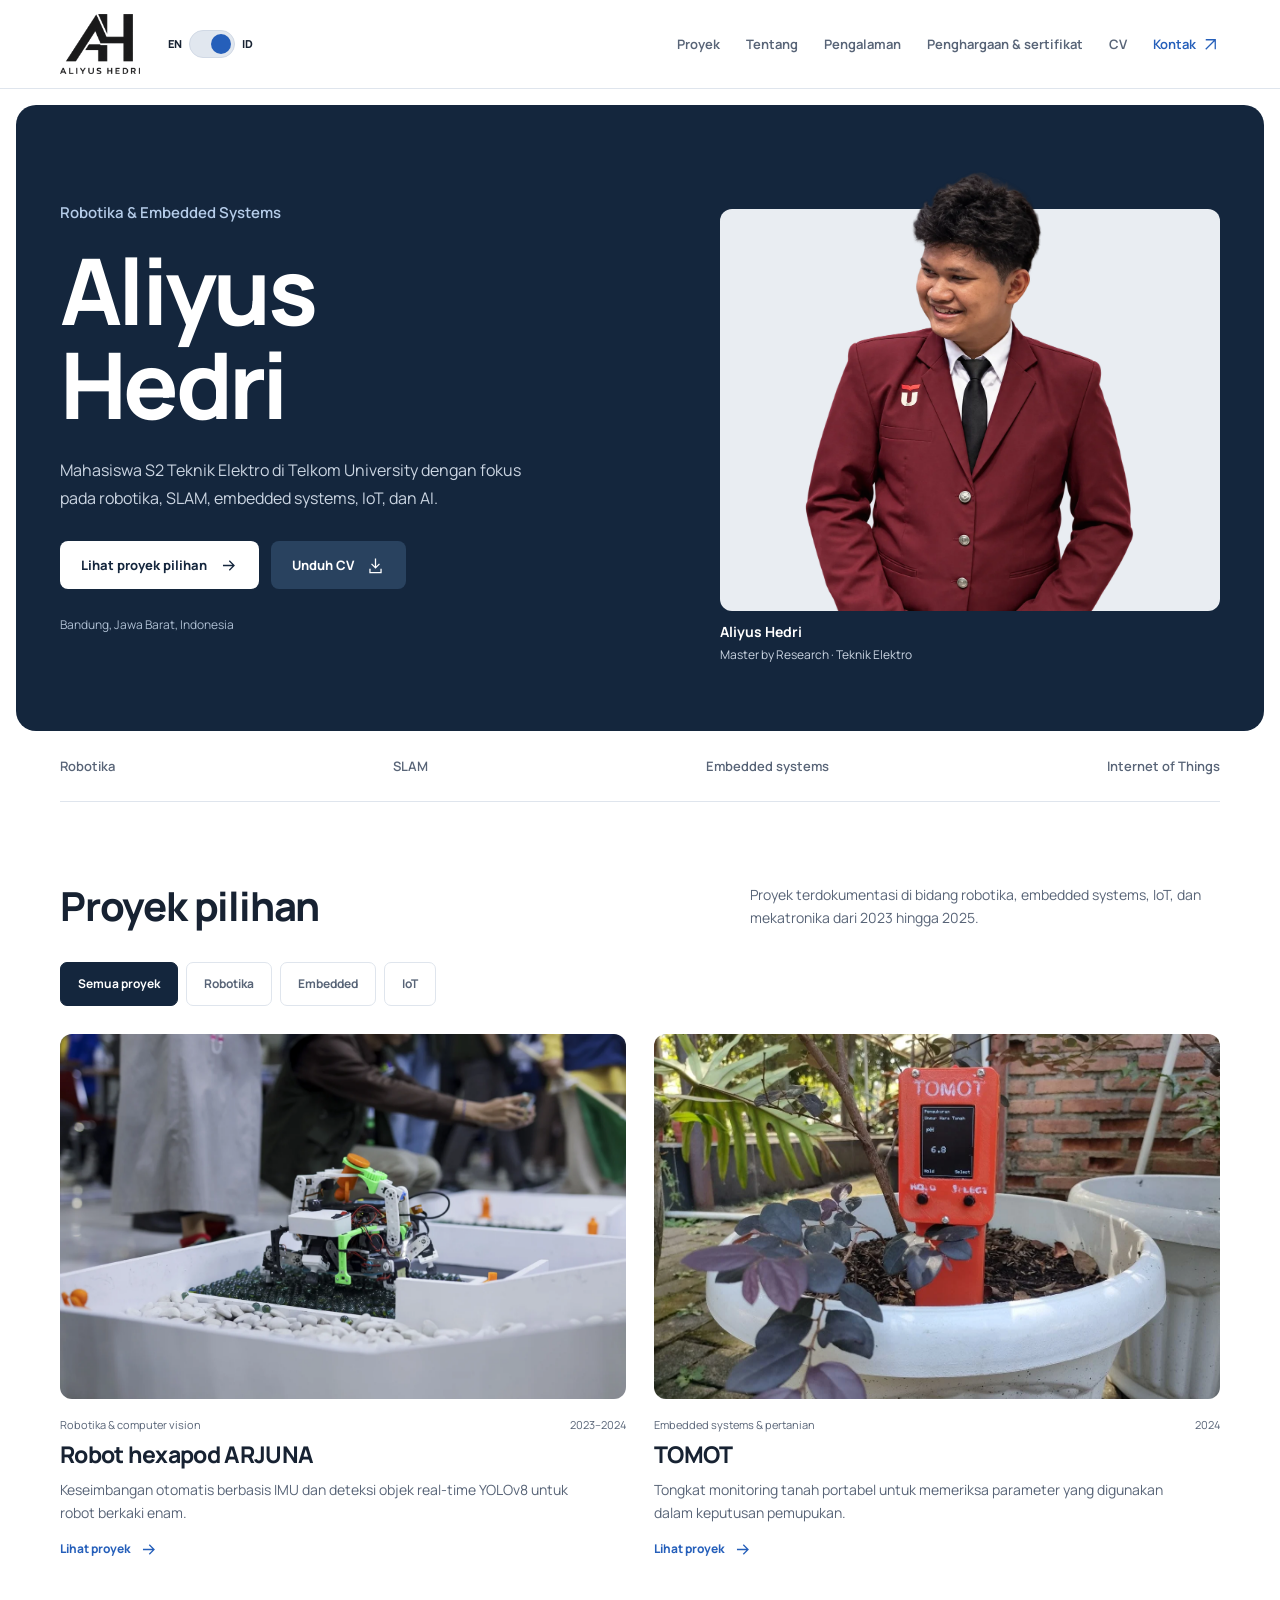
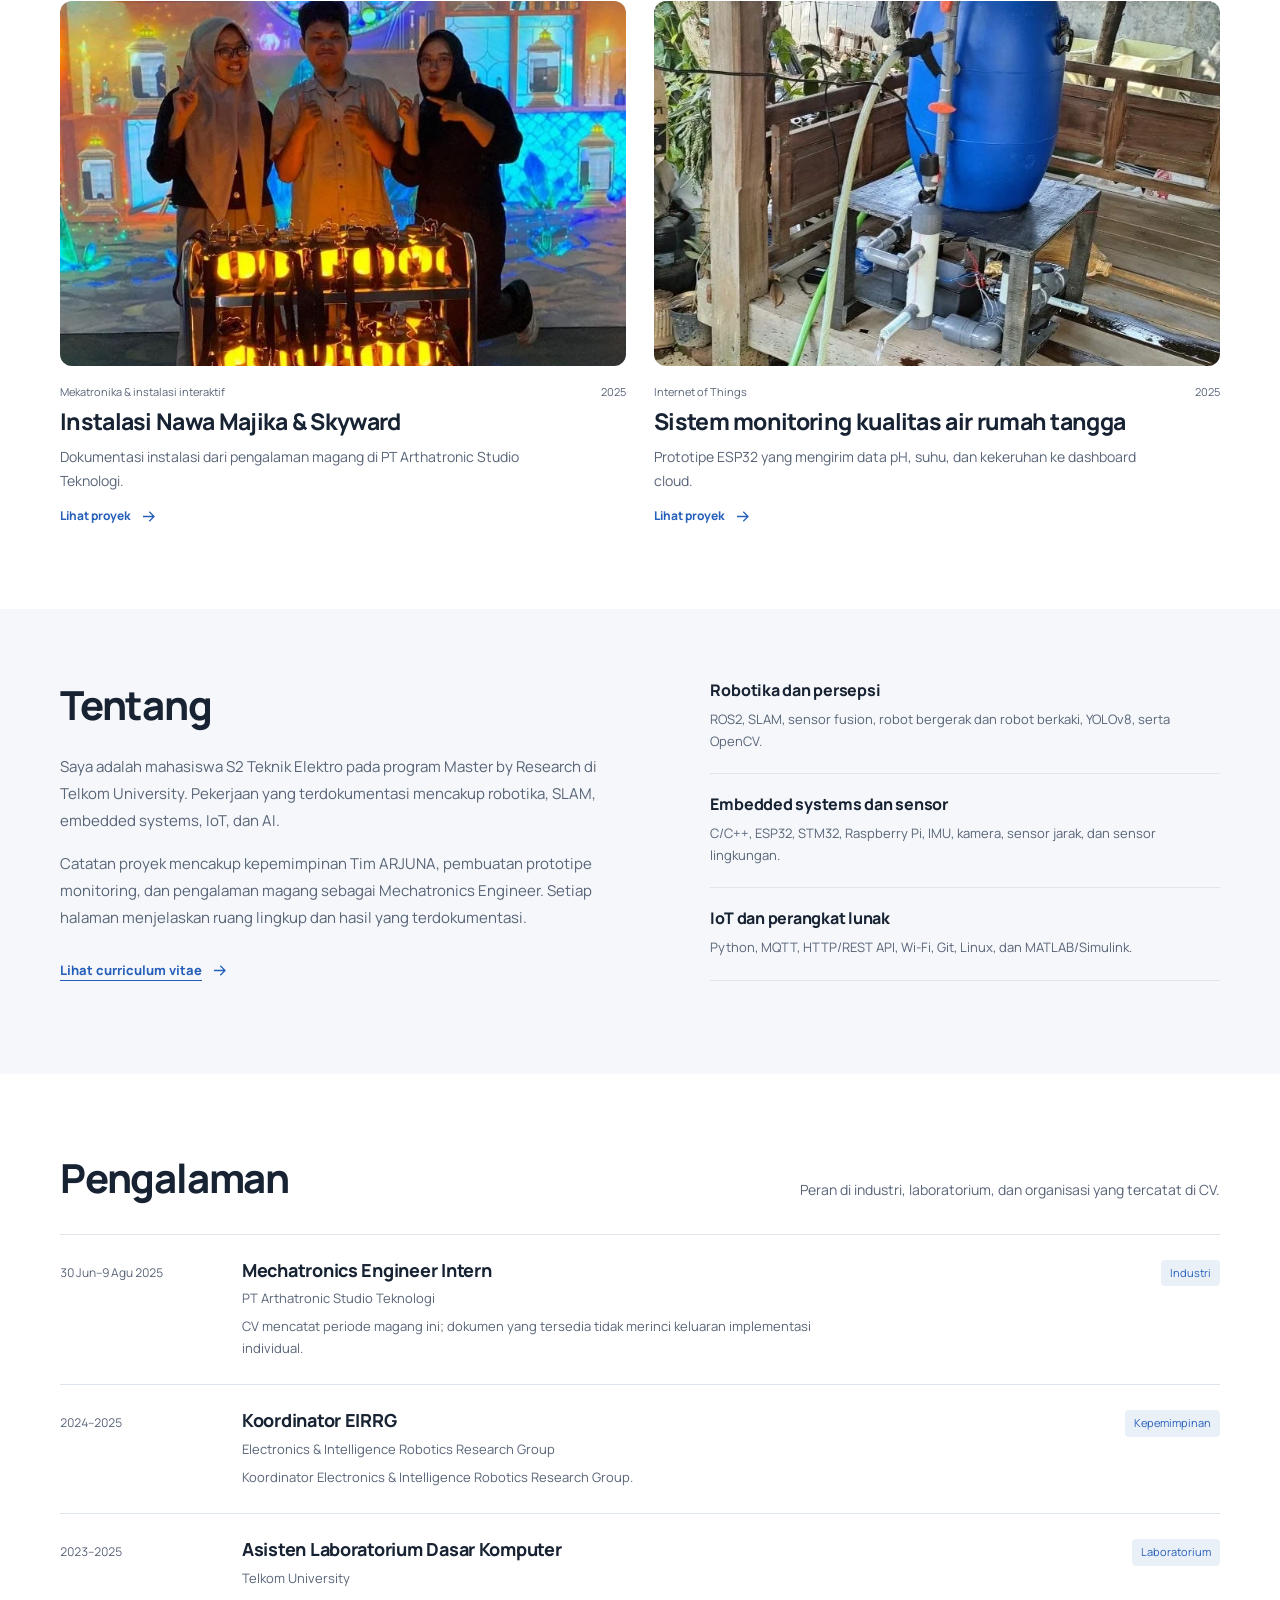
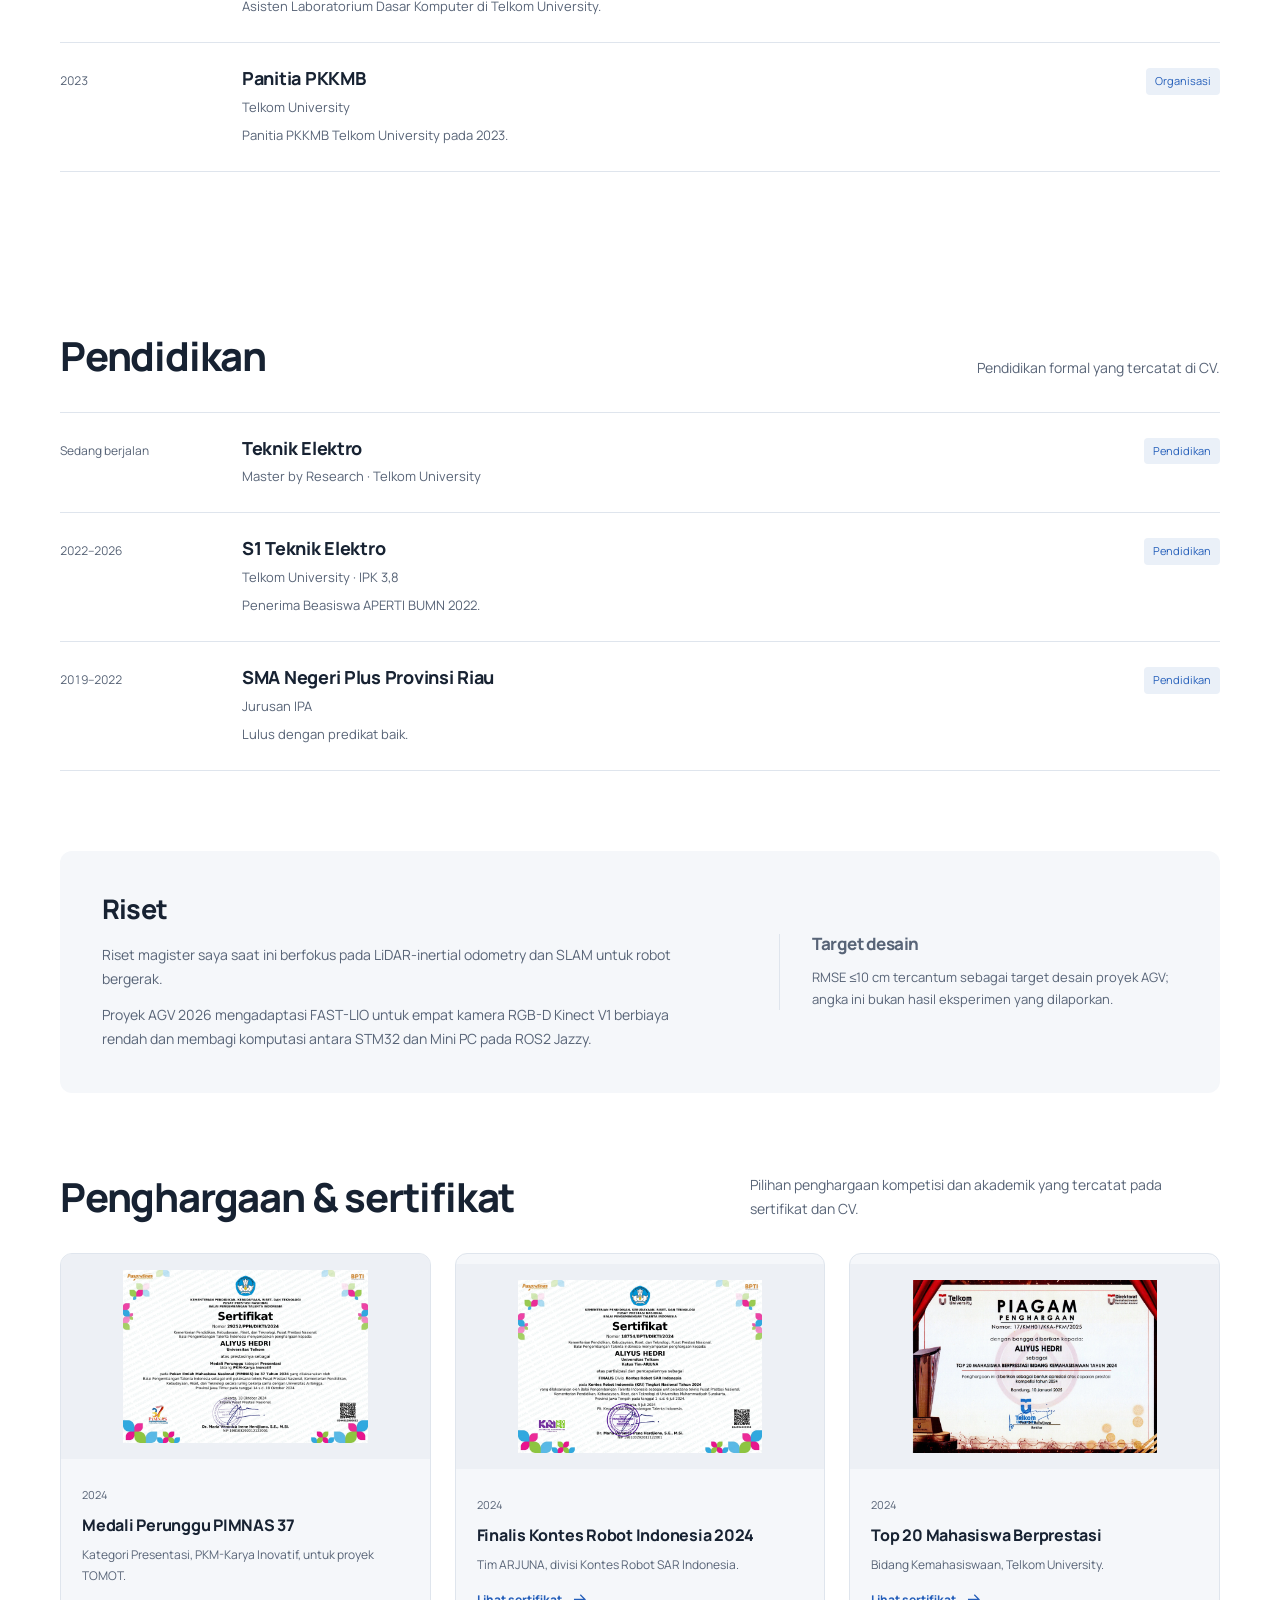
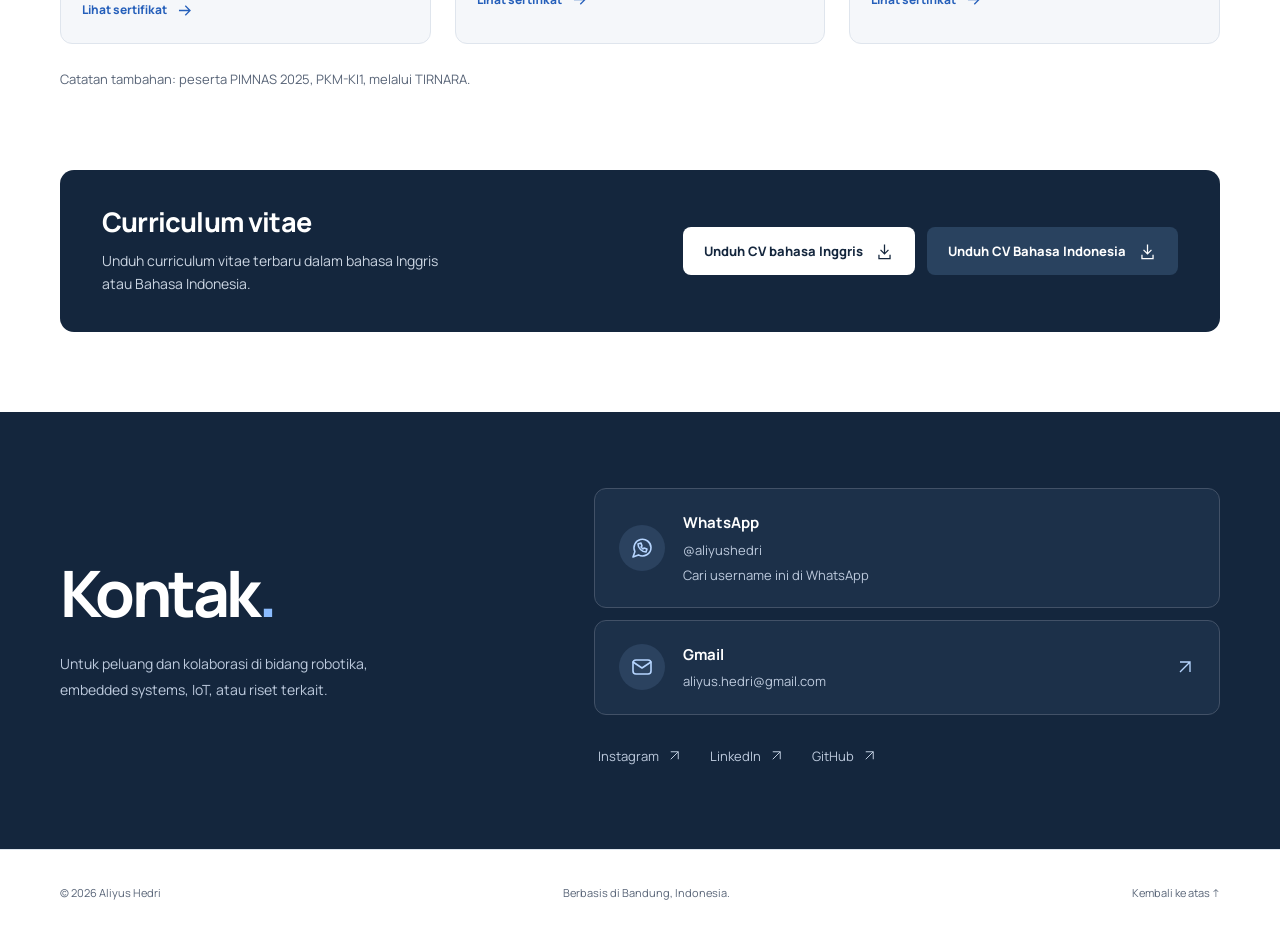
==== id/index.html @ 847b6550 "Add clean Indonesian homepage route and reset language navigation" ====
<!doctype html>
<html lang="id"><head><meta charset="utf-8"><meta name="viewport" content="width=device-width, initial-scale=1"><meta name="theme-color" content="#14263d"><meta name="description" content="Portfolio Aliyus Hedri, mahasiswa S2 Teknik Elektro dengan pekerjaan di bidang robotika, SLAM, embedded systems, IoT, dan AI."><title>Aliyus Hedri | Robotika &amp; Embedded Systems</title><link rel="icon" type="image/png" href="../assets/images/logo.png"><link rel="preload" href="../assets/fonts/manrope-latin.woff2" as="font" type="font/woff2" crossorigin><link rel="stylesheet" href="../styles.css"><script src="../app.js" defer></script></head><body data-locale="id"><a class="skip-link" href="#main">Lewati ke konten utama</a>
<header class="site-header"><div class="container header-inner">
<a class="brand" href="../id/" aria-label="Aliyus Hedri, beranda"><img class="logo" src="../assets/images/logo.png" alt="Logo Aliyus Hedri" width="140" height="100"></a>
<div class="language-control" aria-label="Pilihan bahasa"><span>EN</span><button class="language-switch" type="button" role="switch" aria-checked="true" aria-label="Beralih ke bahasa Inggris" data-language-target=".././"><span class="switch-thumb"></span></button><span>ID</span></div>
<button class="nav-toggle" type="button" aria-expanded="false" aria-controls="navigation" aria-label="Buka menu navigasi"><svg class="icon" viewBox="0 0 24 24" fill="none" stroke="currentColor" stroke-width="1.6" aria-hidden="true"><path d="M4 7h16M4 12h16M4 17h16"/></svg></button>
<nav class="desktop-nav" id="navigation" aria-label="Navigasi utama"><a href="../id/#projects">Proyek</a><a href="../id/#about">Tentang</a><a href="../id/#experience">Pengalaman</a><a href="../id/#awards">Penghargaan &amp; sertifikat</a><a href="../id/#cv">CV</a><a class="nav-contact" href="../id/#contact">Kontak <svg class="icon" viewBox="0 0 24 24" fill="none" stroke="currentColor" stroke-width="1.6" aria-hidden="true"><path d="M6 18 18 6M6 6h12v12"/></svg></a></nav>
</div></header><main id="main">
<section class="hero container" aria-labelledby="hero-title"><div class="hero-copy"><p class="intro-line">Robotika &amp; Embedded Systems</p><h1 id="hero-title">Aliyus<br>Hedri</h1><p class="hero-description">Mahasiswa S2 Teknik Elektro di Telkom University dengan fokus pada robotika, SLAM, embedded systems, IoT, dan AI.</p><div class="hero-actions"><a class="button button-primary" href="#projects">Lihat proyek pilihan <svg class="icon" viewBox="0 0 24 24" fill="none" stroke="currentColor" stroke-width="1.6" aria-hidden="true"><path d="M5 12h14M13 6l6 6-6 6"/></svg></a><a class="button button-secondary" href="../assets/documents/CV-Aliyus-Hedri.pdf" download>Unduh CV <svg class="icon" viewBox="0 0 24 24" fill="none" stroke="currentColor" stroke-width="1.6" aria-hidden="true"><path d="M12 3v12m-5-5 5 5 5-5M5 16v5h14v-5"/></svg></a></div><p class="hero-location">Bandung, Jawa Barat, Indonesia</p></div><figure class="hero-portrait"><img src="../assets/images/aliyus.webp" alt="Aliyus Hedri mengenakan jaket Telkom University" width="1334" height="1179" fetchpriority="high"><figcaption class="portrait-caption"><strong>Aliyus Hedri</strong><span>Master by Research · Teknik Elektro</span></figcaption></figure></section>
<div class="container hero-footnote"><span>Robotika</span><span>SLAM</span><span>Embedded systems</span><span>Internet of Things</span></div>

<section class="section container" id="projects" aria-labelledby="projects-title"><div class="section-heading"><h2 id="projects-title">Proyek pilihan</h2><p>Proyek terdokumentasi di bidang robotika, embedded systems, IoT, dan mekatronika dari 2023 hingga 2025.</p></div><div class="project-filters" role="group" aria-label="Filter proyek berdasarkan bidang"><button class="filter-button" type="button" data-filter="all" aria-pressed="true">Semua proyek</button><button class="filter-button" type="button" data-filter="robotics" aria-pressed="false">Robotika</button><button class="filter-button" type="button" data-filter="embedded" aria-pressed="false">Embedded</button><button class="filter-button" type="button" data-filter="iot" aria-pressed="false">IoT</button></div><p id="filter-status" class="sr-only" role="status" aria-live="polite">4 proyek ditampilkan</p><div class="project-grid"><a class="project-card" href="../proyek-hexapod-id.html" data-category="robotics vision"><div class="project-image image-hexapod"><img src="../assets/images/hexapod.webp" alt="Robot hexapod ARJUNA saat kompetisi robot" width="1200" height="900" loading="lazy"></div><div class="project-meta"><span>Robotika &amp; computer vision</span><span>2023–2024</span></div><h3>Robot hexapod ARJUNA</h3><p class="project-summary">Keseimbangan otomatis berbasis IMU dan deteksi objek real-time YOLOv8 untuk robot berkaki enam.</p><span class="project-link">Lihat proyek <svg class="icon" viewBox="0 0 24 24" fill="none" stroke="currentColor" stroke-width="1.6" aria-hidden="true"><path d="M5 12h14M13 6l6 6-6 6"/></svg></span></a><a class="project-card" href="../proyek-tomot-id.html" data-category="embedded iot"><div class="project-image image-tomot"><img src="../assets/images/tomot.webp" alt="Perangkat monitoring tanah portabel TOMOT" width="1200" height="900" loading="lazy"></div><div class="project-meta"><span>Embedded systems &amp; pertanian</span><span>2024</span></div><h3>TOMOT</h3><p class="project-summary">Tongkat monitoring tanah portabel untuk memeriksa parameter yang digunakan dalam keputusan pemupukan.</p><span class="project-link">Lihat proyek <svg class="icon" viewBox="0 0 24 24" fill="none" stroke="currentColor" stroke-width="1.6" aria-hidden="true"><path d="M5 12h14M13 6l6 6-6 6"/></svg></span></a><a class="project-card" href="../proyek-instalasi-id.html" data-category="embedded"><div class="project-image image-nawa"><img src="../assets/images/nawa.webp" alt="Dokumentasi instalasi interaktif Nawa Majika saat magang" width="1200" height="900" loading="lazy"></div><div class="project-meta"><span>Mekatronika &amp; instalasi interaktif</span><span>2025</span></div><h3>Instalasi Nawa Majika &amp; Skyward</h3><p class="project-summary">Dokumentasi instalasi dari pengalaman magang di PT Arthatronic Studio Teknologi.</p><span class="project-link">Lihat proyek <svg class="icon" viewBox="0 0 24 24" fill="none" stroke="currentColor" stroke-width="1.6" aria-hidden="true"><path d="M5 12h14M13 6l6 6-6 6"/></svg></span></a><a class="project-card" href="../proyek-kualitas-air-id.html" data-category="embedded iot"><div class="project-image image-water"><img src="../assets/images/water.webp" alt="Prototipe monitoring kualitas air rumah tangga berbasis ESP32" width="1200" height="900" loading="lazy"></div><div class="project-meta"><span>Internet of Things</span><span>2025</span></div><h3>Sistem monitoring kualitas air rumah tangga</h3><p class="project-summary">Prototipe ESP32 yang mengirim data pH, suhu, dan kekeruhan ke dashboard cloud.</p><span class="project-link">Lihat proyek <svg class="icon" viewBox="0 0 24 24" fill="none" stroke="currentColor" stroke-width="1.6" aria-hidden="true"><path d="M5 12h14M13 6l6 6-6 6"/></svg></span></a></div></section>

<section class="about-section" id="about" aria-labelledby="about-title"><div class="container about-grid"><div class="about-copy"><h2 id="about-title">Tentang</h2><p>Saya adalah mahasiswa S2 Teknik Elektro pada program Master by Research di Telkom University. Pekerjaan yang terdokumentasi mencakup robotika, SLAM, embedded systems, IoT, dan AI.</p><p>Catatan proyek mencakup kepemimpinan Tim ARJUNA, pembuatan prototipe monitoring, dan pengalaman magang sebagai Mechatronics Engineer. Setiap halaman menjelaskan ruang lingkup dan hasil yang terdokumentasi.</p><a class="text-link" href="../id/#cv">Lihat curriculum vitae <svg class="icon" viewBox="0 0 24 24" fill="none" stroke="currentColor" stroke-width="1.6" aria-hidden="true"><path d="M5 12h14M13 6l6 6-6 6"/></svg></a></div><div class="expertise-list"><div class="expertise-item"><h3>Robotika dan persepsi</h3><p>ROS2, SLAM, sensor fusion, robot bergerak dan robot berkaki, YOLOv8, serta OpenCV.</p></div><div class="expertise-item"><h3>Embedded systems dan sensor</h3><p>C/C++, ESP32, STM32, Raspberry Pi, IMU, kamera, sensor jarak, dan sensor lingkungan.</p></div><div class="expertise-item"><h3>IoT dan perangkat lunak</h3><p>Python, MQTT, HTTP/REST API, Wi-Fi, Git, Linux, dan MATLAB/Simulink.</p></div></div></div></section>

<section class="section container" id="experience" aria-labelledby="experience-title"><div class="section-heading"><h2 id="experience-title">Pengalaman</h2><p>Peran di industri, laboratorium, dan organisasi yang tercatat di CV.</p></div><div class="experience-list"><article class="experience-item"><p class="experience-period">30 Jun–9 Agu 2025</p><div class="experience-detail"><h3>Mechatronics Engineer Intern</h3><p>PT Arthatronic Studio Teknologi</p><p>CV mencatat periode magang ini; dokumen yang tersedia tidak merinci keluaran implementasi individual.</p></div><span class="experience-type">Industri</span></article><article class="experience-item"><p class="experience-period">2024–2025</p><div class="experience-detail"><h3>Koordinator EIRRG</h3><p>Electronics &amp; Intelligence Robotics Research Group</p><p>Koordinator Electronics &amp; Intelligence Robotics Research Group.</p></div><span class="experience-type">Kepemimpinan</span></article><article class="experience-item"><p class="experience-period">2023–2025</p><div class="experience-detail"><h3>Asisten Laboratorium Dasar Komputer</h3><p>Telkom University</p><p>Asisten Laboratorium Dasar Komputer di Telkom University.</p></div><span class="experience-type">Laboratorium</span></article><article class="experience-item"><p class="experience-period">2023</p><div class="experience-detail"><h3>Panitia PKKMB</h3><p>Telkom University</p><p>Panitia PKKMB Telkom University pada 2023.</p></div><span class="experience-type">Organisasi</span></article></div></section>

<section class="section container" id="education" aria-labelledby="education-title"><div class="section-heading"><h2 id="education-title">Pendidikan</h2><p>Pendidikan formal yang tercatat di CV.</p></div><div class="experience-list"><article class="experience-item"><p class="experience-period">Sedang berjalan</p><div class="experience-detail"><h3>Teknik Elektro</h3><p>Master by Research · Telkom University</p></div><span class="experience-type">Pendidikan</span></article><article class="experience-item"><p class="experience-period">2022–2026</p><div class="experience-detail"><h3>S1 Teknik Elektro</h3><p>Telkom University · IPK 3,8</p><p>Penerima Beasiswa APERTI BUMN 2022.</p></div><span class="experience-type">Pendidikan</span></article><article class="experience-item"><p class="experience-period">2019–2022</p><div class="experience-detail"><h3>SMA Negeri Plus Provinsi Riau</h3><p>Jurusan IPA</p><p>Lulus dengan predikat baik.</p></div><span class="experience-type">Pendidikan</span></article></div></section>

<section class="container research-block" id="research" aria-labelledby="research-title"><div class="research-copy"><h2 id="research-title">Riset</h2><p>Riset magister saya saat ini berfokus pada LiDAR-inertial odometry dan SLAM untuk robot bergerak.</p><p>Proyek AGV 2026 mengadaptasi FAST-LIO untuk empat kamera RGB-D Kinect V1 berbiaya rendah dan membagi komputasi antara STM32 dan Mini PC pada ROS2 Jazzy.</p></div><aside class="research-note"><span class="research-symbol" aria-hidden="true">3D</span><h3>Target desain</h3><p>RMSE ≤10 cm tercantum sebagai target desain proyek AGV; angka ini bukan hasil eksperimen yang dilaporkan.</p></aside></section>

<section class="section award-section" id="awards" aria-labelledby="awards-title"><div class="container"><div class="section-heading"><h2 id="awards-title">Penghargaan &amp; sertifikat</h2><p>Pilihan penghargaan kompetisi dan akademik yang tercatat pada sertifikat dan CV.</p></div><div class="award-grid"><button class="award-card" type="button" data-certificate="../assets/images/pimnas-2024.webp" data-certificate-title="Medali Perunggu PIMNAS 37" aria-label="Lihat sertifikat: Medali Perunggu PIMNAS 37"><div class="award-image"><img src="../assets/images/pimnas-2024.webp" alt="Sertifikat: Medali Perunggu PIMNAS 37" width="800" height="560" loading="lazy"></div><div class="award-content"><span class="award-year">2024</span><h3>Medali Perunggu PIMNAS 37</h3><p>Kategori Presentasi, PKM-Karya Inovatif, untuk proyek TOMOT.</p><span class="project-link">Lihat sertifikat <svg class="icon" viewBox="0 0 24 24" fill="none" stroke="currentColor" stroke-width="1.6" aria-hidden="true"><path d="M5 12h14M13 6l6 6-6 6"/></svg></span></div></button><button class="award-card" type="button" data-certificate="../assets/images/kri-2024.webp" data-certificate-title="Finalis Kontes Robot Indonesia 2024" aria-label="Lihat sertifikat: Finalis Kontes Robot Indonesia 2024"><div class="award-image"><img src="../assets/images/kri-2024.webp" alt="Sertifikat: Finalis Kontes Robot Indonesia 2024" width="800" height="560" loading="lazy"></div><div class="award-content"><span class="award-year">2024</span><h3>Finalis Kontes Robot Indonesia 2024</h3><p>Tim ARJUNA, divisi Kontes Robot SAR Indonesia.</p><span class="project-link">Lihat sertifikat <svg class="icon" viewBox="0 0 24 24" fill="none" stroke="currentColor" stroke-width="1.6" aria-hidden="true"><path d="M5 12h14M13 6l6 6-6 6"/></svg></span></div></button><button class="award-card" type="button" data-certificate="../assets/images/mawapres-2024.webp" data-certificate-title="Top 20 Mahasiswa Berprestasi" aria-label="Lihat sertifikat: Top 20 Mahasiswa Berprestasi"><div class="award-image"><img src="../assets/images/mawapres-2024.webp" alt="Sertifikat: Top 20 Mahasiswa Berprestasi" width="800" height="560" loading="lazy"></div><div class="award-content"><span class="award-year">2024</span><h3>Top 20 Mahasiswa Berprestasi</h3><p>Bidang Kemahasiswaan, Telkom University.</p><span class="project-link">Lihat sertifikat <svg class="icon" viewBox="0 0 24 24" fill="none" stroke="currentColor" stroke-width="1.6" aria-hidden="true"><path d="M5 12h14M13 6l6 6-6 6"/></svg></span></div></button></div><p class="additional-award">Catatan tambahan: peserta PIMNAS 2025, PKM-KI1, melalui TIRNARA.</p></div></section>

<section class="cv-section container" id="cv" aria-labelledby="cv-title"><div class="section-heading"><h2 id="cv-title">Curriculum vitae</h2><p>Unduh curriculum vitae terbaru dalam bahasa Inggris atau Bahasa Indonesia.</p></div><div class="cv-actions"><a class="button button-primary" href="../assets/documents/CV-Aliyus-Hedri-EN.pdf" download>Unduh CV bahasa Inggris <svg class="icon" viewBox="0 0 24 24" fill="none" stroke="currentColor" stroke-width="1.6" aria-hidden="true"><path d="M12 3v12m-5-5 5 5 5-5M5 16v5h14v-5"/></svg></a><a class="button button-secondary" href="../assets/documents/CV-Aliyus-Hedri.pdf" download>Unduh CV Bahasa Indonesia <svg class="icon" viewBox="0 0 24 24" fill="none" stroke="currentColor" stroke-width="1.6" aria-hidden="true"><path d="M12 3v12m-5-5 5 5 5-5M5 16v5h14v-5"/></svg></a></div></section>

<section class="contact-section" id="contact" aria-labelledby="contact-title"><div class="container contact-inner"><div class="contact-copy"><h2 id="contact-title">Kontak<span aria-hidden="true">.</span></h2><p>Untuk peluang dan kolaborasi di bidang robotika, embedded systems, IoT, atau riset terkait.</p></div><div class="contact-channels"><div class="contact-primary"><div class="contact-card contact-username" aria-label="WhatsApp: @aliyushedri"><span class="contact-symbol" aria-hidden="true"><svg viewBox="0 0 24 24" fill="none" stroke="currentColor" stroke-width="1.6" stroke-linecap="round" stroke-linejoin="round"><path d="M21 11.5a8.5 8.5 0 0 1-12.6 7.4L3 21l1.9-5.4A8.5 8.5 0 1 1 21 11.5Z"/><path d="M8 8c0 4 4 8 8 8l1-3-3-1-1 1-2-2 1-1-1-3Z"/></svg></span><span class="contact-card-label">WhatsApp<small>@aliyushedri</small><small>Cari username ini di WhatsApp</small></span></div><a class="contact-card" href="https://mail.google.com/mail/?view=cm&amp;fs=1&amp;to=aliyus.hedri%40gmail.com" target="_blank" rel="noopener" aria-label="Gmail: aliyus.hedri@gmail.com"><span class="contact-symbol" aria-hidden="true"><svg viewBox="0 0 24 24" fill="none" stroke="currentColor" stroke-width="1.6" stroke-linecap="round" stroke-linejoin="round"><rect x="3" y="5" width="18" height="14" rx="3"/><path d="m3 7 9 6 9-6"/></svg></span><span class="contact-card-label">Gmail<small>aliyus.hedri@gmail.com</small></span><svg class="icon" viewBox="0 0 24 24" fill="none" stroke="currentColor" stroke-width="1.6" aria-hidden="true"><path d="M6 18 18 6M6 6h12v12"/></svg></a></div><div class="contact-socials"><a href="https://www.instagram.com/aliyushedri" target="_blank" rel="noopener" aria-label="Instagram: aliyushedri">Instagram<svg class="icon" viewBox="0 0 24 24" fill="none" stroke="currentColor" stroke-width="1.6" aria-hidden="true"><path d="M6 18 18 6M6 6h12v12"/></svg></a><a href="https://www.linkedin.com/in/aliyushedri/" target="_blank" rel="noopener" aria-label="LinkedIn: aliyushedri">LinkedIn<svg class="icon" viewBox="0 0 24 24" fill="none" stroke="currentColor" stroke-width="1.6" aria-hidden="true"><path d="M6 18 18 6M6 6h12v12"/></svg></a><a href="https://github.com/aliyushedri" target="_blank" rel="noopener" aria-label="GitHub: aliyushedri">GitHub<svg class="icon" viewBox="0 0 24 24" fill="none" stroke="currentColor" stroke-width="1.6" aria-hidden="true"><path d="M6 18 18 6M6 6h12v12"/></svg></a></div></div></div></section>
</main><footer class="site-footer"><div class="container footer-inner"><span>© 2026 Aliyus Hedri</span><span>Berbasis di Bandung, Indonesia.</span><a href="#main">Kembali ke atas ↑</a></div></footer><dialog id="certificate-dialog" class="certificate-dialog" aria-labelledby="certificate-title"><button class="dialog-close" type="button" aria-label="Tutup dialog sertifikat"><svg class="icon" viewBox="0 0 24 24" fill="none" stroke="currentColor" stroke-width="1.8" aria-hidden="true"><path d="m6 6 12 12M18 6 6 18"/></svg></button><h2 id="certificate-title"></h2><img id="certificate-image" alt=""></dialog></body></html>
---- styles.css ----
@font-face{font-family:Manrope;src:url('assets/fonts/manrope-latin.woff2') format('woff2');font-weight:200 800;font-display:swap}
:root{--ink:#172232;--muted:#586477;--navy:#14263d;--blue:#255fba;--line:#dfe5ed;--soft:#f5f7fa;--gutter:32px}
*{box-sizing:border-box}html{scroll-behavior:smooth;scroll-padding-top:105px;color-scheme:light}body{margin:0;font:16px/1.7 Manrope,sans-serif;background:#fff;color:var(--ink)}h1,h2,h3,p,figure,dl,dd{margin:0}h1,h2,h3{line-height:1.2;letter-spacing:-.03em;text-wrap:balance}h2{font-size:clamp(28px,3.3vw,40px);font-weight:750}h3{font-size:21px;font-weight:750}p{max-width:72ch}a{color:inherit;text-underline-offset:5px}button{font:inherit;color:inherit;cursor:pointer;border:0}a,button{touch-action:manipulation;-webkit-tap-highlight-color:transparent}img{display:block;max-width:100%;height:auto}::selection{background:#bed4f4;color:#10243d}:focus-visible{outline:3px solid #4789e6;outline-offset:5px}.container{width:min(calc(100% - var(--gutter)*2),1160px);margin-inline:auto}.icon{width:19px;height:19px;flex-shrink:0;display:inline-block;vertical-align:middle}.sr-only{position:absolute;width:1px;height:1px;padding:0;margin:-1px;overflow:hidden;clip-path:inset(50%);white-space:nowrap;border:0}.skip-link{position:fixed;top:12px;left:12px;padding:12px 20px;z-index:100;background:white;color:var(--navy);transform:translateY(-200%)}.skip-link:focus{transform:none}
.site-header{position:sticky;top:0;z-index:20;background:#fff;border-bottom:1px solid var(--line)}.header-inner{min-height:88px;display:flex;align-items:center;gap:28px}.brand{display:flex;align-items:center;text-decoration:none;flex-shrink:0}.brand .logo{width:80px;height:60px;object-fit:contain}.brand-name{font-size:14px;font-weight:750}.desktop-nav{display:flex;align-items:center;gap:26px;margin-left:auto}.desktop-nav a{display:inline-flex;align-items:center;gap:5px;font-size:13px;font-weight:650;text-decoration:none;min-height:44px;color:var(--muted)}.desktop-nav a:hover{color:var(--blue)}.desktop-nav .nav-contact{color:var(--blue)}.nav-toggle{display:none;align-items:center;justify-content:center;background:var(--soft);border-radius:8px;width:44px;height:44px}.language-control{display:flex;align-items:center;gap:7px;flex-shrink:0;font-size:11px;font-weight:800}.language-switch{position:relative;background:#e1e7ef;border:1px solid #d1d9e5;width:46px;height:28px;border-radius:20px;min-width:46px}.language-switch::before{content:'';position:absolute;inset:-9px -3px}.switch-thumb{position:absolute;top:3px;left:3px;width:20px;height:20px;border-radius:50%;background:var(--blue);transition:transform .18s ease}.language-switch[aria-checked=true] .switch-thumb{transform:translateX(18px)}
.hero.container{width:min(calc(100% - 32px),1440px);margin:16px auto 0;display:grid;grid-template-columns:1.1fr .9fr;gap:48px;align-items:center;background:var(--navy);color:#fff;border-radius:20px;padding:66px max(40px,calc((100% - 1160px)/2 - 16px));min-height:580px;overflow:hidden}.hero-copy{position:relative;z-index:1;padding-block:8px}.intro-line{font-size:15px;color:#b5cce9;margin-bottom:18px;font-weight:600}.status-dot{display:none}.hero h1{font-size:clamp(56px,7.3vw,92px);font-weight:750;line-height:1.02;letter-spacing:-.04em;margin-bottom:24px}.hero-description{font-size:16px;line-height:1.8;color:#cbd5e2;max-width:480px}.hero-actions{display:flex;align-items:center;gap:12px;flex-wrap:wrap;margin-top:28px}.button{display:inline-flex;min-height:48px;align-items:center;justify-content:center;gap:12px;padding:12px 21px;border-radius:8px;font-size:13px;line-height:1.4;font-weight:750;text-decoration:none;transition:background .18s,color .18s}.button-primary{background:var(--blue);color:#fff}.button-primary:hover{background:#174a97}.button-secondary{background:#eaf0f8;color:var(--navy)}.button-secondary:hover{background:#dbe7f6}.hero .button-primary{background:white;color:var(--navy)}.hero .button-primary:hover{background:#dce9fa}.hero .button-secondary{background:#29425f;color:#fff}.hero .button-secondary:hover{background:#365474}.hero-location{font-size:12px;color:#aebed2;margin-top:26px}.hero-portrait{position:relative;align-self:stretch;display:flex;align-items:flex-end;justify-content:center;min-height:430px;padding-bottom:54px}.hero-portrait::before{content:'';position:absolute;inset:38px 0 54px;background:#e9edf2;border-radius:12px}.hero-portrait img{position:relative;width:100%;max-height:440px;object-fit:contain;object-position:bottom;z-index:1}.portrait-caption{position:absolute;bottom:0;left:0;right:0;color:#cbd5e2;font-size:12px;display:flex;flex-direction:column;gap:1px}.portrait-caption strong{color:#fff;font-size:14px}.hero-footnote{display:flex;justify-content:space-between;padding:24px 0;color:var(--muted);font-size:13px;border-bottom:1px solid var(--line)}.hero-footnote span{font-weight:600}
.section{padding-block:80px}.section-heading{display:flex;align-items:end;justify-content:space-between;gap:48px;margin-bottom:32px}.section-heading p{font-size:14px;color:var(--muted);max-width:470px}.project-filters{display:flex;flex-wrap:wrap;gap:8px;margin-bottom:28px}.filter-button{background:transparent;border:1px solid var(--line);padding:10px 17px;min-height:44px;border-radius:7px;color:var(--muted);font-size:12px;font-weight:700}.filter-button:hover{background:var(--soft)}.filter-button[aria-pressed=true]{background:var(--navy);color:white;border-color:var(--navy)}.project-grid{display:grid;grid-template-columns:1fr 1fr;gap:40px 28px}.project-card{display:block;text-decoration:none;min-width:0}.project-card[hidden]{display:none}.project-image{aspect-ratio:1.55;overflow:hidden;border-radius:12px;background:var(--soft)}.project-image img{width:100%;height:100%;object-fit:cover;transition:transform .25s ease}.project-card:hover .project-image img{transform:scale(1.025)}.project-card:hover h3{color:var(--blue)}.project-meta{display:flex;justify-content:space-between;gap:10px;margin-top:17px;font-size:11px;color:var(--muted)}.project-card h3{font-size:23px;margin-top:6px}.project-summary{font-size:14px;margin-top:9px;color:var(--muted);max-width:57ch}.project-link{display:inline-flex;align-items:center;gap:8px;color:var(--blue);font-size:12px;font-weight:750;margin-top:14px}.image-water img{object-position:center 58%}.image-nawa img{object-position:center 40%}
.about-section{background:var(--soft);padding-block:72px}.about-grid{display:grid;grid-template-columns:1.1fr 1fr;gap:90px}.about-copy h2{margin-bottom:24px}.about-copy p{font-size:15px;color:var(--muted);line-height:1.8}.about-copy p+p{margin-top:16px}.text-link{display:inline-flex;align-items:center;gap:8px;color:var(--blue);font-size:13px;font-weight:750;min-height:44px;margin-top:18px}.expertise-item{padding:0 0 21px;margin-bottom:21px;border-bottom:1px solid var(--line)}.expertise-item h3{font-size:16px;margin-bottom:8px;letter-spacing:-.015em}.expertise-item p{font-size:13px;color:var(--muted)}.experience-list{border-top:1px solid var(--line)}.experience-item{display:grid;grid-template-columns:150px 1fr auto;align-items:start;gap:32px;padding:25px 0;border-bottom:1px solid var(--line)}.experience-period{font-size:12px;color:var(--muted);font-variant-numeric:tabular-nums;padding-top:3px}.experience-detail h3{font-size:18px;letter-spacing:-.015em}.experience-detail p{font-size:13px;color:var(--muted);margin-top:6px}.experience-type{font-size:11px;color:var(--blue);padding:4px 9px;background:#eaf0f8;border-radius:4px}.research-block{display:grid;grid-template-columns:1fr .65fr;gap:64px;background:var(--soft);padding:42px;border-radius:12px}.research-copy h2{font-size:27px;margin-bottom:18px}.research-copy p{font-size:14px;color:var(--muted)}.research-copy p+p{margin-top:12px}.research-note{align-self:center;border-left:1px solid var(--line);padding-left:32px;font-size:13px;color:var(--muted)}.research-note h3{font-size:17px;margin-bottom:12px}.research-symbol{display:none}
.award-grid{display:grid;grid-template-columns:repeat(3,minmax(0,1fr));gap:24px}.award-card{display:block;padding:0;text-align:left;background:var(--soft);border-radius:12px;overflow:hidden;border:1px solid var(--line);width:100%}.award-image{background:#edf0f5;height:205px;padding:16px;display:flex;align-items:center;justify-content:center}.award-card img{width:100%;height:100%;object-fit:contain}.award-content{padding:21px}.award-content h3{font-size:16px;margin-top:7px;line-height:1.4;letter-spacing:-.015em}.award-content p{font-size:12px;color:var(--muted);margin-top:9px}.award-year{color:var(--muted);font-size:11px}.award-card:hover{border-color:#8aafd9}.additional-award{font-size:13px;color:var(--muted);margin-top:24px}.cv-section{background:var(--navy);color:white;border-radius:14px;padding:36px 42px;display:flex;align-items:center;justify-content:space-between;gap:32px;margin-bottom:80px}.cv-section h2{font-size:27px}.cv-section p{font-size:14px;color:#cbd5e2;margin-top:9px}.cv-actions{display:flex;gap:12px;flex-wrap:wrap}.cv-section .button{background:white;color:var(--navy);white-space:nowrap}.cv-section .button:hover{background:#dce9fa}.cv-section .button-secondary{background:#29425f;color:white}
.contact-section{background:var(--soft);padding:64px 0}.contact-inner{display:grid;grid-template-columns:.8fr 1.2fr;gap:100px}.contact-copy h2{font-size:36px}.contact-copy p{font-size:14px;color:var(--muted);margin-top:20px;max-width:36ch}.contact-email{display:inline-flex;align-items:center;gap:9px;font-size:14px;margin-top:24px;color:var(--blue)}.contact-links{display:grid;grid-template-columns:1fr 1fr;gap:0 28px}.contact-links a{display:flex;align-items:center;justify-content:space-between;gap:12px;padding:17px 0;border-bottom:1px solid var(--line);text-decoration:none;font-size:13px;font-weight:700;overflow-wrap:anywhere}.contact-links a:hover{color:var(--blue)}.contact-links a span{display:block}.contact-links small{display:block;color:var(--muted);font-weight:400;font-size:11px}.site-footer{border-top:1px solid var(--line);background:white}.footer-inner{display:flex;align-items:center;justify-content:space-between;gap:24px;padding-block:22px;color:var(--muted);font-size:11px}.footer-inner a{display:inline-flex;align-items:center;min-height:44px;text-decoration:none}
.project-detail{padding-block:36px 80px}.back-link{font-size:12px;font-weight:700;color:var(--blue);display:inline-flex;align-items:center;min-height:44px;text-decoration:none}.detail-heading{padding-top:32px;max-width:800px}.detail-category{color:var(--muted);font-size:13px;margin-bottom:12px}.detail-heading h1{font-size:clamp(36px,5vw,62px);letter-spacing:-.035em}.detail-lead{font-size:17px;color:var(--muted);margin-top:18px;max-width:65ch}.detail-cover{margin-top:35px;border-radius:14px;overflow:hidden;background:var(--soft)}.detail-cover img{width:100%;max-height:530px;object-fit:cover;aspect-ratio:2}.detail-cover.image-water img,.detail-cover.image-nawa img{object-fit:contain}.detail-layout{display:grid;grid-template-columns:1fr 310px;gap:80px;margin-top:50px}.detail-body section+section{margin-top:32px}.detail-body h2{font-size:24px;margin-bottom:14px}.detail-body p{color:var(--muted);font-size:15px}.detail-body .button{margin-top:24px}.detail-facts{background:var(--soft);padding:26px;border-radius:12px;align-self:start}.detail-facts h2{font-size:18px;margin-bottom:20px}.detail-facts dt{font-size:11px;color:var(--muted);margin-top:16px}.detail-facts dd{font-size:13px;font-weight:650;margin-top:4px}.detail-gallery{display:grid;grid-template-columns:1fr 1fr;gap:24px;margin-top:50px}.detail-gallery img{height:440px;width:100%;object-fit:contain;background:var(--soft);border-radius:12px}.detail-gallery figcaption{font-size:12px;color:var(--muted);margin-top:9px}.detail-bottom{display:flex;align-items:center;gap:24px;flex-wrap:wrap;margin-top:50px}.detail-bottom .text-link{margin-top:0}
.certificate-dialog{width:min(980px,calc(100% - 32px));max-height:92svh;padding:24px;border:0;border-radius:12px;background:#fff;color:var(--ink);overflow:auto;box-shadow:0 20px 70px #07162f55}.certificate-dialog::backdrop{background:#0b182cd9}.certificate-dialog h2{font-size:18px;max-width:85%;margin-bottom:20px}.certificate-dialog img{width:100%;max-height:73svh;object-fit:contain;background:var(--soft)}.dialog-close{position:absolute;right:12px;top:12px;display:flex;align-items:center;justify-content:center;width:44px;height:44px;border-radius:8px;background:var(--soft)}body:has(.certificate-dialog[open]){overflow:hidden}
.cv-section .section-heading{display:block;margin:0;flex:1}.cv-section .section-heading p{color:#cbd5e2;margin-top:10px;max-width:40ch}.cv-section .cv-actions{flex-shrink:0}.brand{gap:10px}.brand-name{font-size:12px}.desktop-nav a{white-space:nowrap}
@media(min-width:1450px){.hero.container{padding-inline:125px}}
@media(max-width:1000px){:root{--gutter:24px}.header-inner{gap:16px}.desktop-nav{gap:16px}.desktop-nav a{font-size:12px}.hero.container{gap:32px;padding:48px 40px;min-height:530px}.hero-portrait{min-height:380px}.hero h1{font-size:68px}.about-grid{gap:48px}.contact-inner{gap:48px}.cv-section{flex-wrap:wrap}.detail-layout{gap:36px;grid-template-columns:1fr 260px}}
@media(max-width:760px){:root{--gutter:20px}.header-inner{min-height:76px;flex-wrap:wrap;gap:14px}.brand .logo{width:63px;height:48px}.language-control{margin-left:auto}.nav-toggle{display:flex}.desktop-nav{display:none;order:5;flex-basis:100%;margin-left:0;flex-direction:column;align-items:stretch;padding-bottom:12px;gap:0}.desktop-nav.is-open{display:flex}.desktop-nav a{font-size:14px;padding-block:5px}.hero.container{width:calc(100% - 24px);grid-template-columns:1fr;padding:34px 24px;gap:24px;border-radius:14px;margin-top:12px}.hero h1{font-size:64px;margin-bottom:20px}.intro-line{font-size:12px;margin-bottom:16px}.hero-description{font-size:14px;max-width:50ch}.hero-portrait{min-height:335px;max-width:380px;width:100%;justify-self:center}.hero-portrait img{max-height:320px}.hero-portrait::before{inset:30px 0 54px}.hero-location{font-size:11px;margin-top:20px}.hero-footnote{justify-content:flex-start;gap:10px 24px;flex-wrap:wrap;font-size:11px;padding-block:20px}.section{padding-block:54px}.section-heading{display:block;margin-bottom:24px}.section-heading p{margin-top:16px;font-size:13px}.project-grid{grid-template-columns:1fr;gap:32px}.project-card h3{font-size:21px}.project-filters{gap:7px}.filter-button{font-size:11px;padding:9px 13px}.about-grid{grid-template-columns:1fr;gap:32px}.about-section{padding-block:48px}.about-copy p{font-size:14px}.experience-item{grid-template-columns:1fr auto;gap:8px 12px;padding-block:22px}.experience-period{grid-column:1/-1}.experience-detail h3{font-size:16px}.experience-type{font-size:10px}.experience-detail p{font-size:12px}.research-block{grid-template-columns:1fr;gap:24px;padding:24px}.research-copy h2{font-size:25px}.research-note{border-left:0;border-top:1px solid var(--line);padding:22px 0 0}.award-grid{grid-template-columns:1fr;gap:18px}.award-image{height:220px}.award-content{padding:18px}.cv-section{padding:28px;gap:22px;margin-bottom:54px}.cv-actions{gap:10px}.contact-section{padding-block:44px}.contact-inner{grid-template-columns:1fr;gap:24px}.contact-copy h2{font-size:30px}.contact-links{gap:0 20px}.contact-links a{font-size:12px}.footer-inner{flex-wrap:wrap;gap:8px;padding-block:16px}.detail-heading{padding-top:20px}.detail-heading h1{font-size:38px}.detail-lead{font-size:15px}.detail-cover img{aspect-ratio:1.35;max-height:400px}.detail-layout{grid-template-columns:1fr;gap:30px;margin-top:32px}.detail-gallery{grid-template-columns:1fr}.detail-gallery img{height:auto;max-height:500px}.detail-facts{padding:22px}.detail-body h2{font-size:23px}.detail-bottom{gap:14px}.certificate-dialog{padding:18px}.certificate-dialog h2{font-size:15px;padding-right:15px}}
.cv-section .cv-actions{max-width:100%;flex-shrink:1}.cv-section .button{white-space:normal}
@media(max-width:760px){.cv-section .cv-actions{width:100%;flex-direction:column;align-items:stretch}.cv-section .button{width:100%}.cv-section .section-heading{flex-basis:100%}}
@media(min-width:761px) and (max-width:900px){.header-inner{gap:10px}.brand-name{display:none}.desktop-nav{gap:12px}.desktop-nav a{font-size:11px}.language-control{font-size:10px}}
@media(prefers-reduced-motion:reduce){html{scroll-behavior:auto}*,*::before,*::after{transition:none!important;animation:none!important}}

/* Contact: direct channels first, social profiles below. */
.contact-section{background:#14263d;color:#fff;padding:76px 0}
.contact-inner{grid-template-columns:.85fr 1.15fr;gap:72px;align-items:center}
.contact-copy h2{font-size:clamp(40px,5vw,64px);letter-spacing:-.055em;line-height:1.1}
.contact-copy h2 span{color:#8bbcff}
.contact-copy p{color:#bdcadd;font-size:14px;line-height:1.85;margin-top:22px;max-width:36ch}
.contact-channels{min-width:0}
.contact-primary{display:grid;grid-template-columns:1fr;gap:12px}
.contact-card{display:flex;align-items:center;gap:18px;padding:21px 24px;border:1px solid #425167;border-radius:12px;text-decoration:none;background:#1c3049;transition:background .2s,border-color .2s,transform .2s}
.contact-symbol{display:grid;place-items:center;width:46px;height:46px;flex-shrink:0;border-radius:50%;background:#2b425f;color:#b6d5ff}
.contact-symbol svg{width:24px;height:24px}
.contact-card-label{font-size:15px;font-weight:700;min-width:0}
.contact-card-label small{display:block;margin-top:3px;font-size:13px;font-weight:400;color:#bdcadd;overflow-wrap:anywhere}
.contact-card>.icon{margin-left:auto;flex-shrink:0;width:20px;height:20px;color:#b6d5ff;transition:transform .2s}
.contact-card:hover{background:#263d59;border-color:#8bbcff;transform:translateY(-2px)}
.contact-card:hover>.icon{transform:translate(2px,-2px)}
.contact-socials{display:flex;flex-wrap:wrap;gap:12px 28px;margin-top:24px;padding:0 4px}
.contact-socials a{display:inline-flex;align-items:center;gap:8px;text-decoration:none;font-size:13px;color:#bdcadd;padding:6px 0}
.contact-socials .icon{width:15px;height:15px}
.contact-socials a:hover{color:#fff;text-decoration:underline;text-underline-offset:5px}
.contact-section a:focus-visible{outline:2px solid #b6d5ff;outline-offset:5px}
@media(max-width:1000px){.contact-inner{gap:40px}}
@media(max-width:760px){.contact-section{padding:48px 0}.contact-inner{grid-template-columns:1fr;gap:30px}.contact-copy h2{font-size:44px}.contact-copy p{max-width:45ch;margin-top:16px}.contact-card{padding:18px;gap:14px}.contact-socials{gap:12px 24px}.contact-card-label small{font-size:12px}}
@media(prefers-reduced-motion:reduce){.contact-card:hover,.contact-card:hover>.icon{transform:none}}

.contact-username:hover{transform:none;background:#1c3049;border-color:#425167}
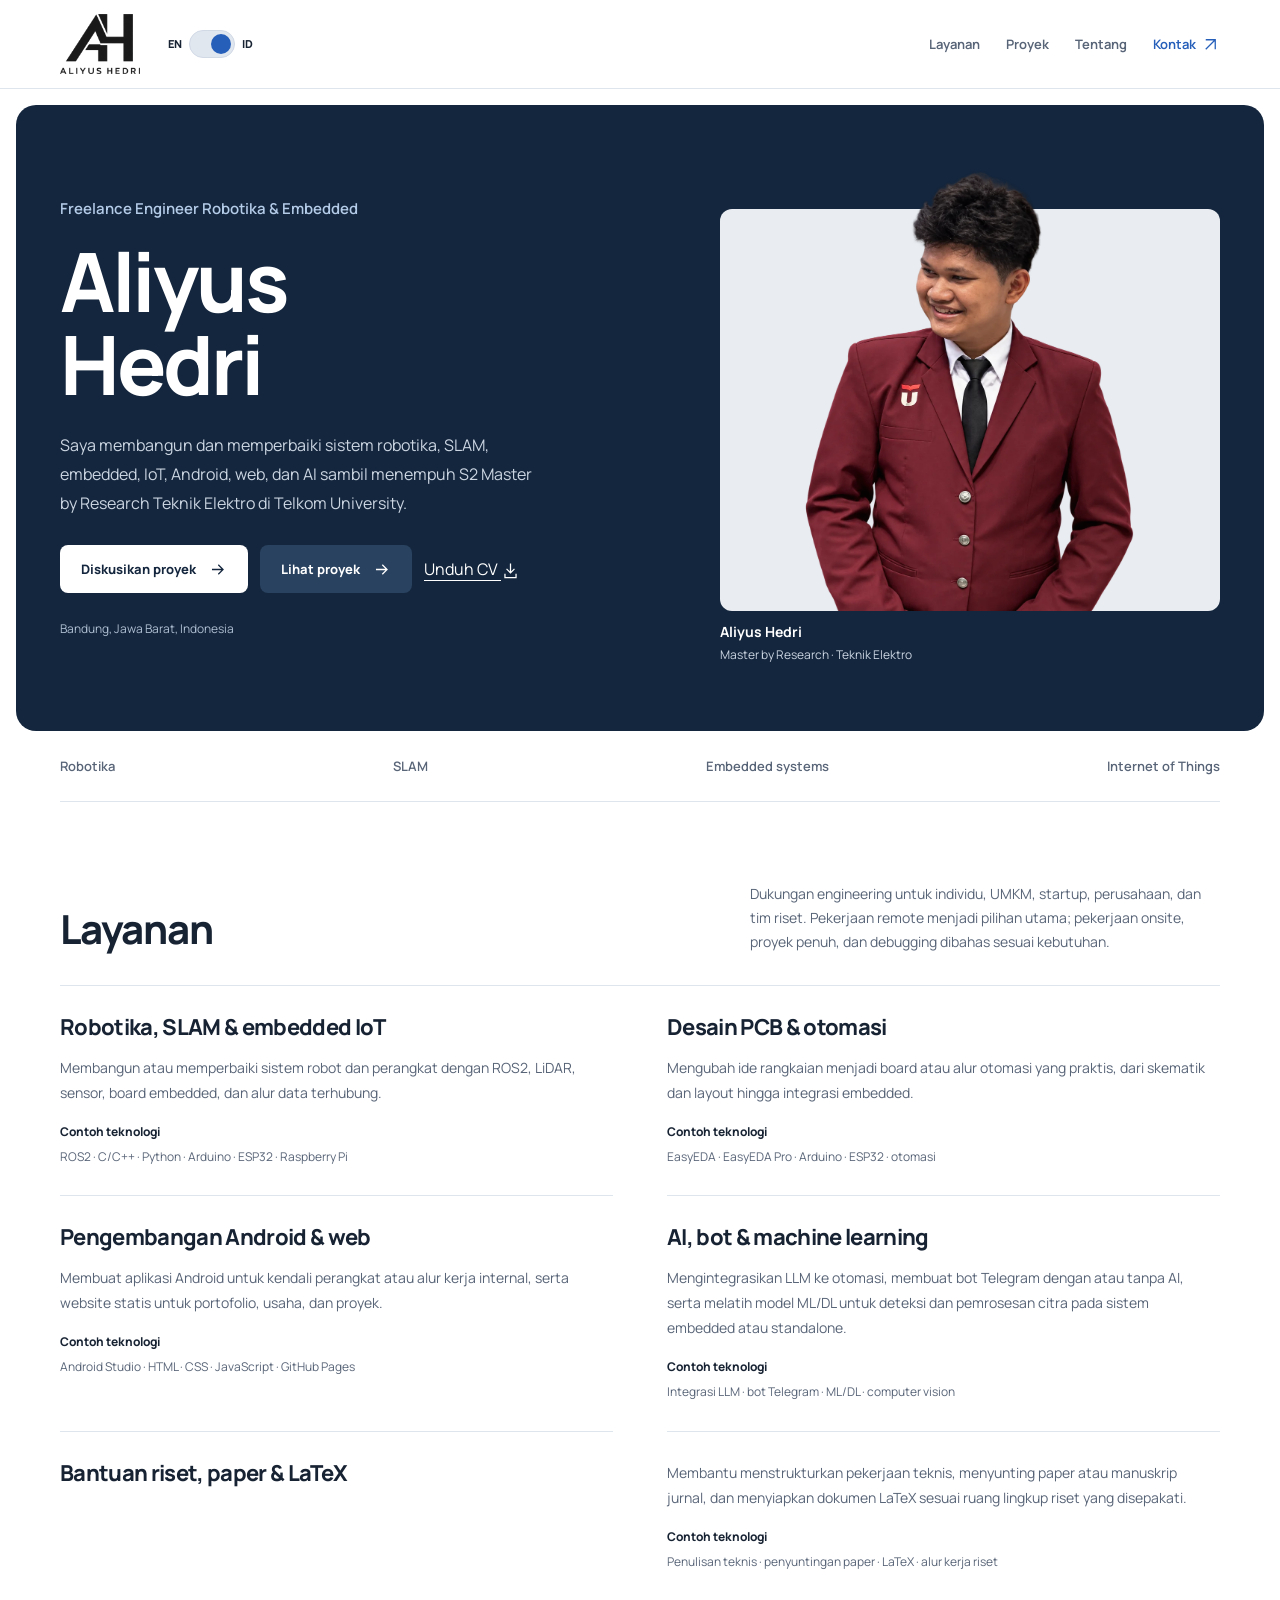
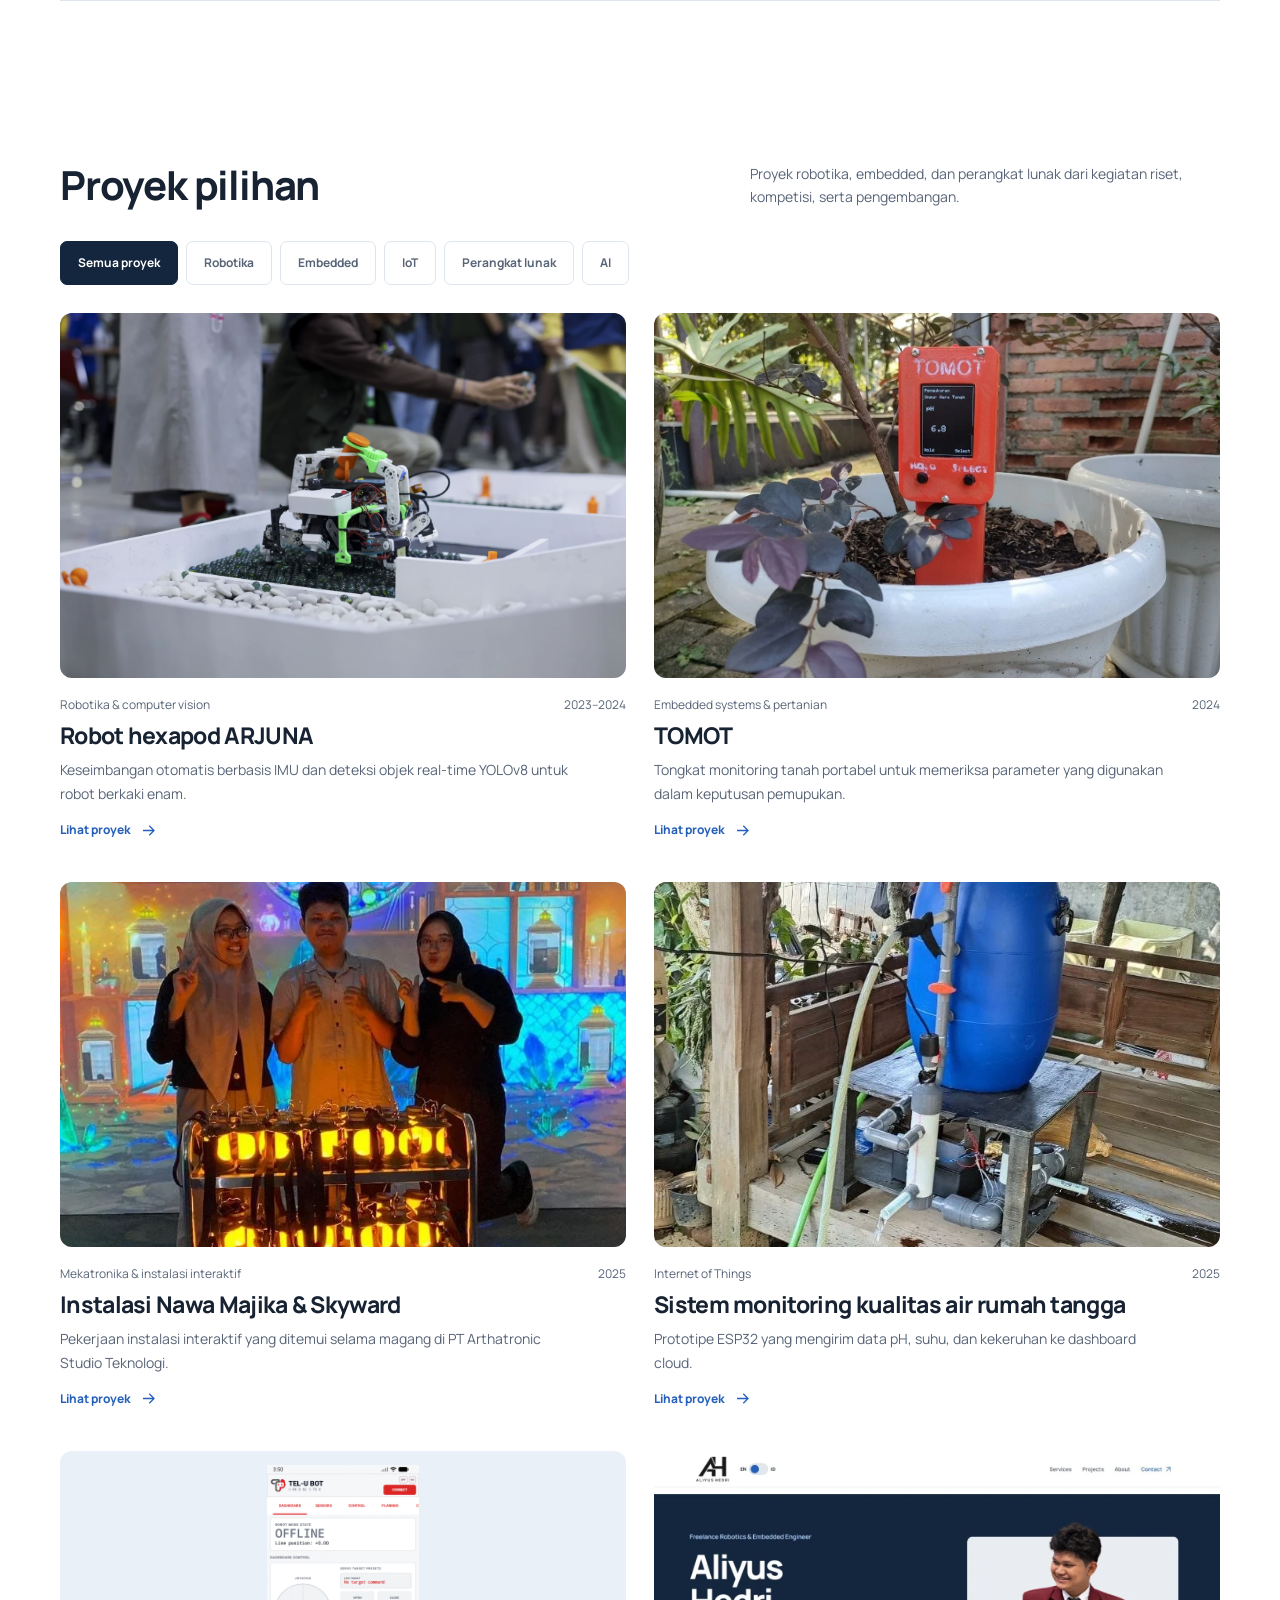
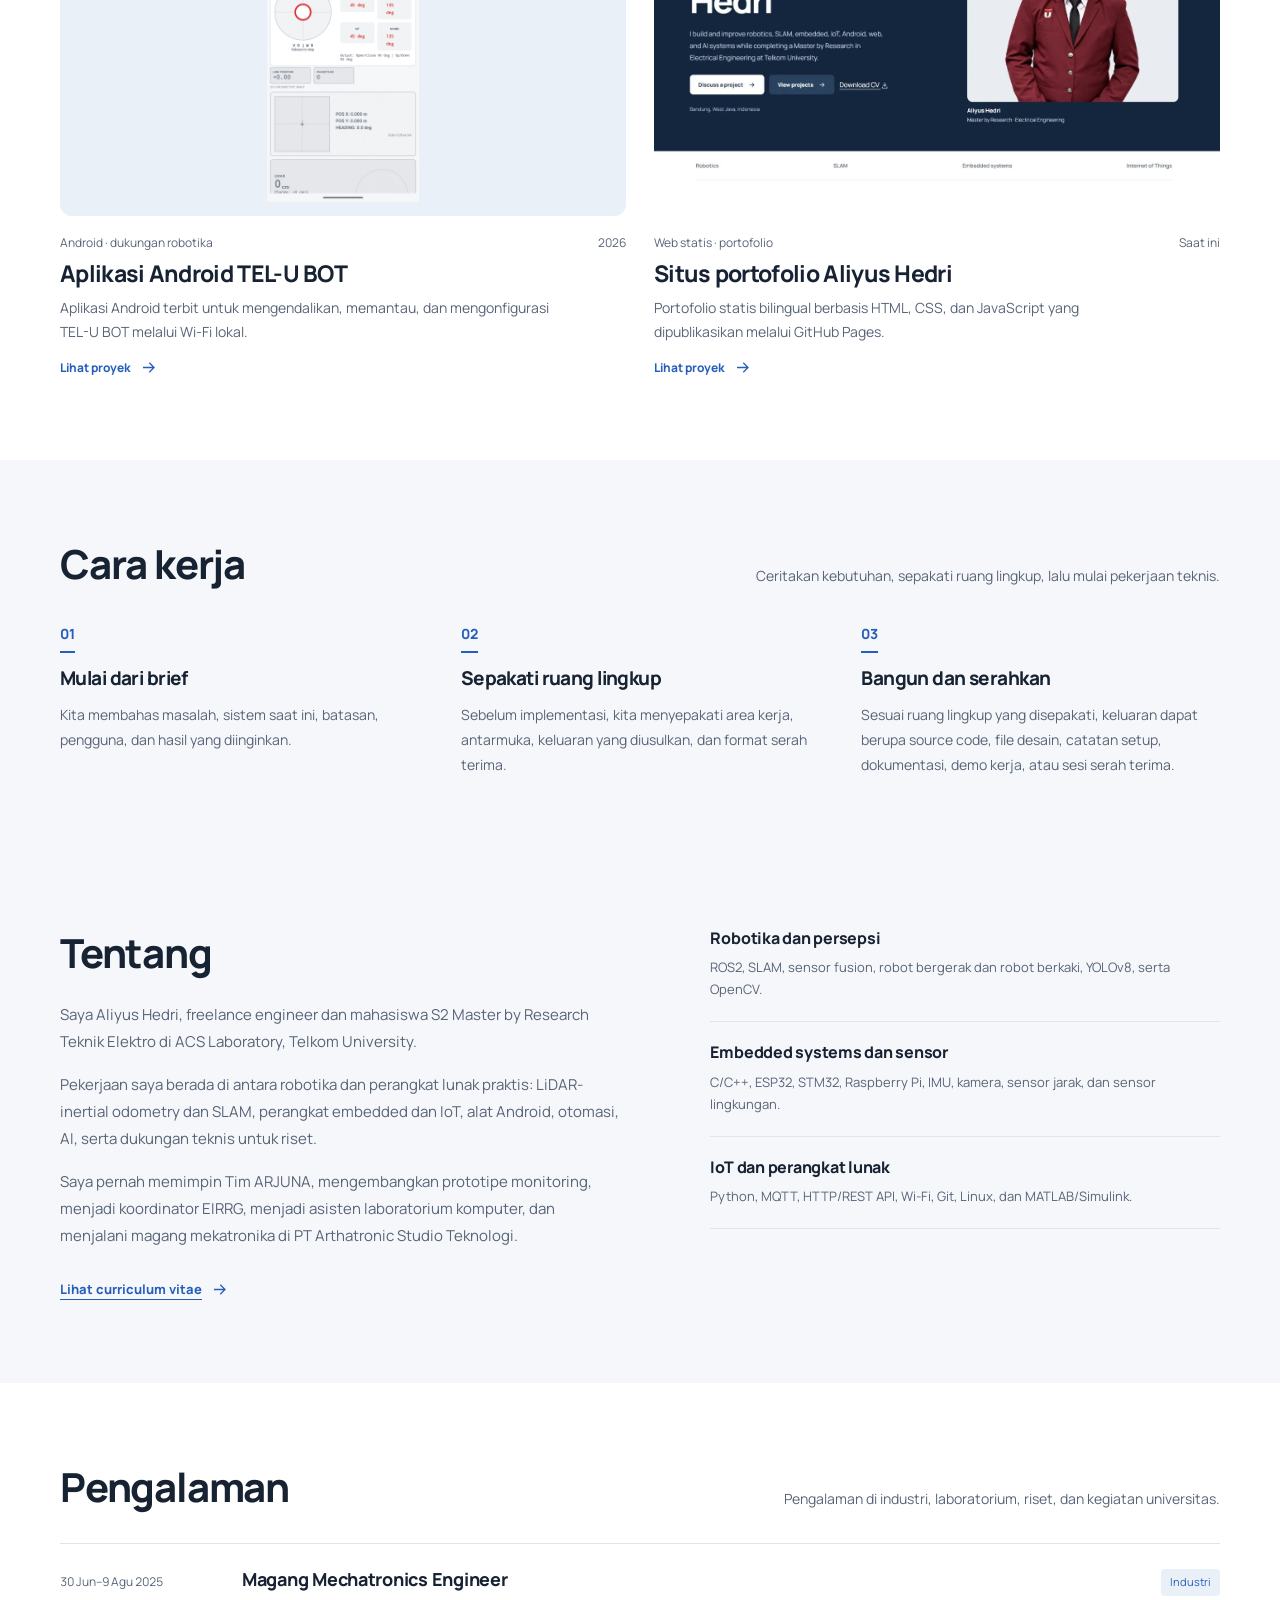
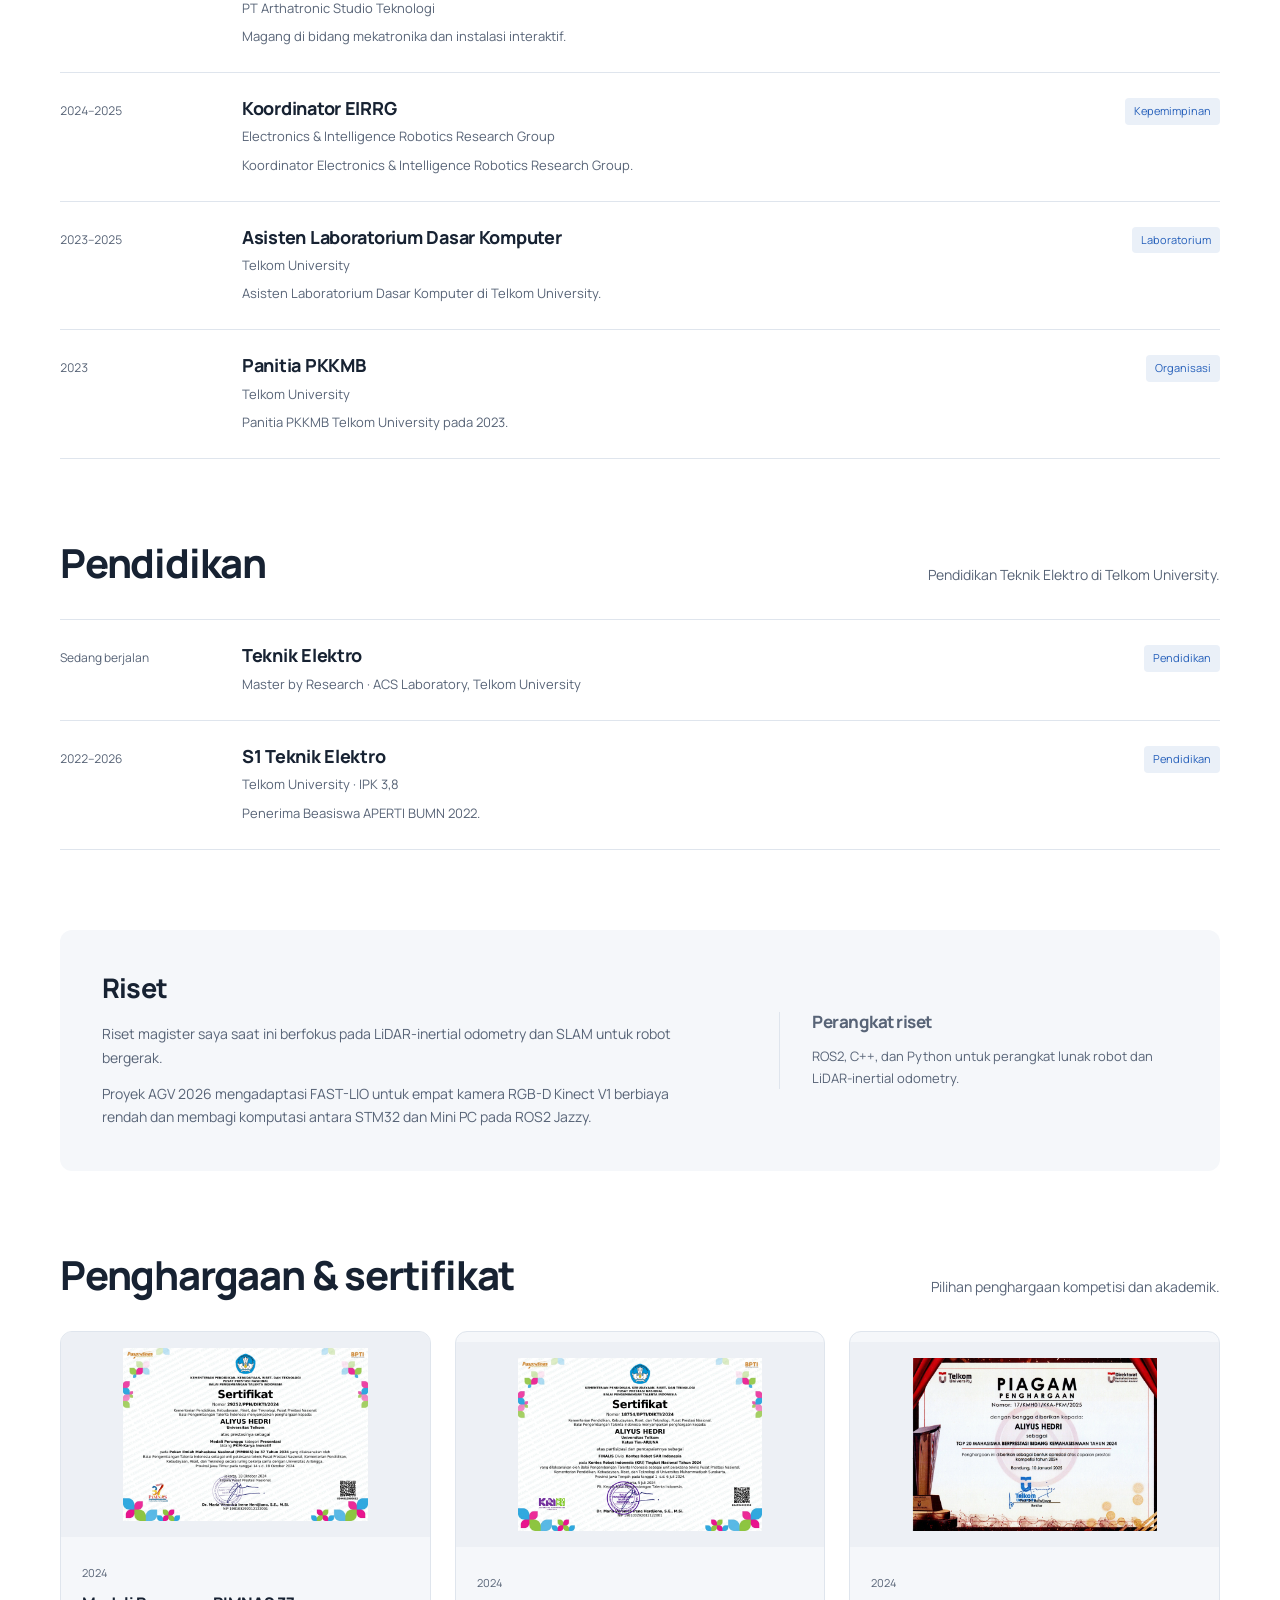
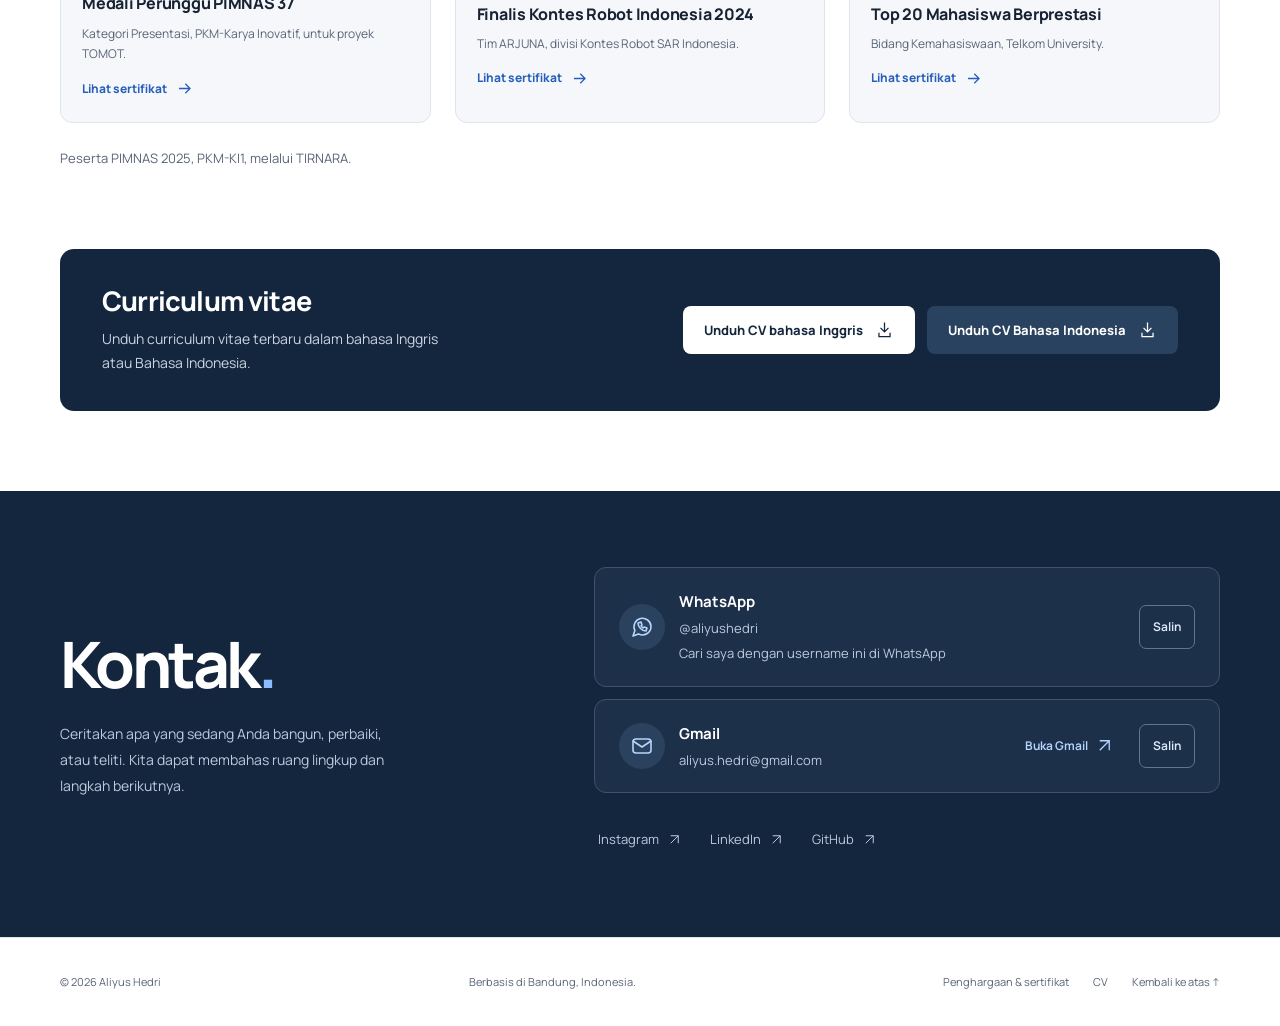
==== commit fbbbca82: "Clarify freelance services and refresh bilingual CVs" ====
--- a/id/index.html
+++ b/id/index.html
@@ -1,27 +1,31 @@
 <!doctype html>
-<html lang="id"><head><meta charset="utf-8"><meta name="viewport" content="width=device-width, initial-scale=1"><meta name="theme-color" content="#14263d"><meta name="description" content="Portfolio Aliyus Hedri, mahasiswa S2 Teknik Elektro dengan pekerjaan di bidang robotika, SLAM, embedded systems, IoT, dan AI."><title>Aliyus Hedri | Robotika &amp; Embedded Systems</title><link rel="icon" type="image/png" href="../assets/images/logo.png"><link rel="preload" href="../assets/fonts/manrope-latin.woff2" as="font" type="font/woff2" crossorigin><link rel="stylesheet" href="../styles.css"><script src="../app.js" defer></script></head><body data-locale="id"><a class="skip-link" href="#main">Lewati ke konten utama</a>
+<html lang="id"><head><meta charset="utf-8"><meta name="viewport" content="width=device-width, initial-scale=1"><meta name="theme-color" content="#14263d"><meta name="description" content="Aliyus Hedri adalah freelance engineer robotika dan embedded serta mahasiswa S2 Master by Research Teknik Elektro dengan fokus SLAM, IoT, Android, web, AI, dan dukungan riset."><meta name="robots" content="index,follow"><link rel="canonical" href="https://aliyushedri-portfolio.tech/id/"><link rel="alternate" hreflang="en" href="https://aliyushedri-portfolio.tech/"><link rel="alternate" hreflang="id" href="https://aliyushedri-portfolio.tech/id/"><link rel="alternate" hreflang="x-default" href="https://aliyushedri-portfolio.tech/"><meta property="og:type" content="website"><meta property="og:site_name" content="Aliyus Hedri"><meta property="og:locale" content="id_ID"><meta property="og:locale:alternate" content="en_US"><meta property="og:url" content="https://aliyushedri-portfolio.tech/id/"><meta property="og:title" content="Aliyus Hedri | Freelance Engineer Robotika &amp; Embedded"><meta property="og:description" content="Aliyus Hedri adalah freelance engineer robotika dan embedded serta mahasiswa S2 Master by Research Teknik Elektro dengan fokus SLAM, IoT, Android, web, AI, dan dukungan riset."><meta property="og:image" content="https://aliyushedri-portfolio.tech/assets/images/aliyus.webp"><meta property="og:image:alt" content="Aliyus Hedri | Freelance Engineer Robotika &amp; Embedded"><meta name="twitter:card" content="summary_large_image"><meta name="twitter:title" content="Aliyus Hedri | Freelance Engineer Robotika &amp; Embedded"><meta name="twitter:description" content="Aliyus Hedri adalah freelance engineer robotika dan embedded serta mahasiswa S2 Master by Research Teknik Elektro dengan fokus SLAM, IoT, Android, web, AI, dan dukungan riset."><meta name="twitter:image" content="https://aliyushedri-portfolio.tech/assets/images/aliyus.webp"><title>Aliyus Hedri | Freelance Engineer Robotika &amp; Embedded</title><link rel="icon" type="image/png" href="../assets/images/logo.png"><link rel="preload" href="../assets/fonts/manrope-latin.woff2" as="font" type="font/woff2" crossorigin><link rel="stylesheet" href="../styles.css"><script type="application/ld+json">{"@context":"https://schema.org","@type":"Person","name":"Aliyus Hedri","url":"https://aliyushedri-portfolio.tech/","jobTitle":"Freelance Robotics & Embedded Engineer","sameAs":["https://www.linkedin.com/in/aliyushedri/","https://github.com/aliyushedri","https://www.instagram.com/aliyushedri"]}</script><script src="../app.js" defer></script></head><body data-locale="id"><a class="skip-link" href="#main">Lewati ke konten utama</a>
 <header class="site-header"><div class="container header-inner">
 <a class="brand" href="../id/" aria-label="Aliyus Hedri, beranda"><img class="logo" src="../assets/images/logo.png" alt="Logo Aliyus Hedri" width="140" height="100"></a>
 <div class="language-control" aria-label="Pilihan bahasa"><span>EN</span><button class="language-switch" type="button" role="switch" aria-checked="true" aria-label="Beralih ke bahasa Inggris" data-language-target=".././"><span class="switch-thumb"></span></button><span>ID</span></div>
 <button class="nav-toggle" type="button" aria-expanded="false" aria-controls="navigation" aria-label="Buka menu navigasi"><svg class="icon" viewBox="0 0 24 24" fill="none" stroke="currentColor" stroke-width="1.6" aria-hidden="true"><path d="M4 7h16M4 12h16M4 17h16"/></svg></button>
-<nav class="desktop-nav" id="navigation" aria-label="Navigasi utama"><a href="../id/#projects">Proyek</a><a href="../id/#about">Tentang</a><a href="../id/#experience">Pengalaman</a><a href="../id/#awards">Penghargaan &amp; sertifikat</a><a href="../id/#cv">CV</a><a class="nav-contact" href="../id/#contact">Kontak <svg class="icon" viewBox="0 0 24 24" fill="none" stroke="currentColor" stroke-width="1.6" aria-hidden="true"><path d="M6 18 18 6M6 6h12v12"/></svg></a></nav>
+<nav class="desktop-nav" id="navigation" aria-label="Navigasi utama"><a href="../id/#services">Layanan</a><a href="../id/#projects">Proyek</a><a href="../id/#about">Tentang</a><a class="nav-contact" href="../id/#contact">Kontak <svg class="icon" viewBox="0 0 24 24" fill="none" stroke="currentColor" stroke-width="1.6" aria-hidden="true"><path d="M6 18 18 6M6 6h12v12"/></svg></a></nav>
 </div></header><main id="main">
-<section class="hero container" aria-labelledby="hero-title"><div class="hero-copy"><p class="intro-line">Robotika &amp; Embedded Systems</p><h1 id="hero-title">Aliyus<br>Hedri</h1><p class="hero-description">Mahasiswa S2 Teknik Elektro di Telkom University dengan fokus pada robotika, SLAM, embedded systems, IoT, dan AI.</p><div class="hero-actions"><a class="button button-primary" href="#projects">Lihat proyek pilihan <svg class="icon" viewBox="0 0 24 24" fill="none" stroke="currentColor" stroke-width="1.6" aria-hidden="true"><path d="M5 12h14M13 6l6 6-6 6"/></svg></a><a class="button button-secondary" href="../assets/documents/CV-Aliyus-Hedri.pdf" download>Unduh CV <svg class="icon" viewBox="0 0 24 24" fill="none" stroke="currentColor" stroke-width="1.6" aria-hidden="true"><path d="M12 3v12m-5-5 5 5 5-5M5 16v5h14v-5"/></svg></a></div><p class="hero-location">Bandung, Jawa Barat, Indonesia</p></div><figure class="hero-portrait"><img src="../assets/images/aliyus.webp" alt="Aliyus Hedri mengenakan jaket Telkom University" width="1334" height="1179" fetchpriority="high"><figcaption class="portrait-caption"><strong>Aliyus Hedri</strong><span>Master by Research · Teknik Elektro</span></figcaption></figure></section>
+<section class="hero container" aria-labelledby="hero-title"><div class="hero-copy"><p class="intro-line">Freelance Engineer Robotika &amp; Embedded</p><h1 id="hero-title">Aliyus<br>Hedri</h1><p class="hero-description">Saya membangun dan memperbaiki sistem robotika, SLAM, embedded, IoT, Android, web, dan AI sambil menempuh S2 Master by Research Teknik Elektro di Telkom University.</p><div class="hero-actions"><a class="button button-primary" href="#contact">Diskusikan proyek <svg class="icon" viewBox="0 0 24 24" fill="none" stroke="currentColor" stroke-width="1.6" aria-hidden="true"><path d="M5 12h14M13 6l6 6-6 6"/></svg></a><a class="button button-secondary" href="#projects">Lihat proyek <svg class="icon" viewBox="0 0 24 24" fill="none" stroke="currentColor" stroke-width="1.6" aria-hidden="true"><path d="M5 12h14M13 6l6 6-6 6"/></svg></a><a class="hero-cv-link" href="../assets/documents/CV-Aliyus-Hedri.pdf" download>Unduh CV <svg class="icon" viewBox="0 0 24 24" fill="none" stroke="currentColor" stroke-width="1.6" aria-hidden="true"><path d="M12 3v12m-5-5 5 5 5-5M5 16v5h14v-5"/></svg></a></div><p class="hero-location">Bandung, Jawa Barat, Indonesia</p></div><figure class="hero-portrait"><img src="../assets/images/aliyus.webp" alt="Aliyus Hedri mengenakan jaket Telkom University" width="1334" height="1179" fetchpriority="high"><figcaption class="portrait-caption"><strong>Aliyus Hedri</strong><span>Master by Research · Teknik Elektro</span></figcaption></figure></section>
 <div class="container hero-footnote"><span>Robotika</span><span>SLAM</span><span>Embedded systems</span><span>Internet of Things</span></div>
 
-<section class="section container" id="projects" aria-labelledby="projects-title"><div class="section-heading"><h2 id="projects-title">Proyek pilihan</h2><p>Proyek terdokumentasi di bidang robotika, embedded systems, IoT, dan mekatronika dari 2023 hingga 2025.</p></div><div class="project-filters" role="group" aria-label="Filter proyek berdasarkan bidang"><button class="filter-button" type="button" data-filter="all" aria-pressed="true">Semua proyek</button><button class="filter-button" type="button" data-filter="robotics" aria-pressed="false">Robotika</button><button class="filter-button" type="button" data-filter="embedded" aria-pressed="false">Embedded</button><button class="filter-button" type="button" data-filter="iot" aria-pressed="false">IoT</button></div><p id="filter-status" class="sr-only" role="status" aria-live="polite">4 proyek ditampilkan</p><div class="project-grid"><a class="project-card" href="../proyek-hexapod-id.html" data-category="robotics vision"><div class="project-image image-hexapod"><img src="../assets/images/hexapod.webp" alt="Robot hexapod ARJUNA saat kompetisi robot" width="1200" height="900" loading="lazy"></div><div class="project-meta"><span>Robotika &amp; computer vision</span><span>2023–2024</span></div><h3>Robot hexapod ARJUNA</h3><p class="project-summary">Keseimbangan otomatis berbasis IMU dan deteksi objek real-time YOLOv8 untuk robot berkaki enam.</p><span class="project-link">Lihat proyek <svg class="icon" viewBox="0 0 24 24" fill="none" stroke="currentColor" stroke-width="1.6" aria-hidden="true"><path d="M5 12h14M13 6l6 6-6 6"/></svg></span></a><a class="project-card" href="../proyek-tomot-id.html" data-category="embedded iot"><div class="project-image image-tomot"><img src="../assets/images/tomot.webp" alt="Perangkat monitoring tanah portabel TOMOT" width="1200" height="900" loading="lazy"></div><div class="project-meta"><span>Embedded systems &amp; pertanian</span><span>2024</span></div><h3>TOMOT</h3><p class="project-summary">Tongkat monitoring tanah portabel untuk memeriksa parameter yang digunakan dalam keputusan pemupukan.</p><span class="project-link">Lihat proyek <svg class="icon" viewBox="0 0 24 24" fill="none" stroke="currentColor" stroke-width="1.6" aria-hidden="true"><path d="M5 12h14M13 6l6 6-6 6"/></svg></span></a><a class="project-card" href="../proyek-instalasi-id.html" data-category="embedded"><div class="project-image image-nawa"><img src="../assets/images/nawa.webp" alt="Dokumentasi instalasi interaktif Nawa Majika saat magang" width="1200" height="900" loading="lazy"></div><div class="project-meta"><span>Mekatronika &amp; instalasi interaktif</span><span>2025</span></div><h3>Instalasi Nawa Majika &amp; Skyward</h3><p class="project-summary">Dokumentasi instalasi dari pengalaman magang di PT Arthatronic Studio Teknologi.</p><span class="project-link">Lihat proyek <svg class="icon" viewBox="0 0 24 24" fill="none" stroke="currentColor" stroke-width="1.6" aria-hidden="true"><path d="M5 12h14M13 6l6 6-6 6"/></svg></span></a><a class="project-card" href="../proyek-kualitas-air-id.html" data-category="embedded iot"><div class="project-image image-water"><img src="../assets/images/water.webp" alt="Prototipe monitoring kualitas air rumah tangga berbasis ESP32" width="1200" height="900" loading="lazy"></div><div class="project-meta"><span>Internet of Things</span><span>2025</span></div><h3>Sistem monitoring kualitas air rumah tangga</h3><p class="project-summary">Prototipe ESP32 yang mengirim data pH, suhu, dan kekeruhan ke dashboard cloud.</p><span class="project-link">Lihat proyek <svg class="icon" viewBox="0 0 24 24" fill="none" stroke="currentColor" stroke-width="1.6" aria-hidden="true"><path d="M5 12h14M13 6l6 6-6 6"/></svg></span></a></div></section>
+<section class="services-section section container" id="services" aria-labelledby="services-title"><div class="section-heading"><h2 id="services-title">Layanan</h2><p>Dukungan engineering untuk individu, UMKM, startup, perusahaan, dan tim riset. Pekerjaan remote menjadi pilihan utama; pekerjaan onsite, proyek penuh, dan debugging dibahas sesuai kebutuhan.</p></div><div class="service-grid"><article class="service-card"><h3>Robotika, SLAM &amp; embedded IoT</h3><p>Membangun atau memperbaiki sistem robot dan perangkat dengan ROS2, LiDAR, sensor, board embedded, dan alur data terhubung.</p><p class="service-tools"><span>Contoh teknologi</span>ROS2 · C/C++ · Python · Arduino · ESP32 · Raspberry Pi</p></article><article class="service-card"><h3>Desain PCB &amp; otomasi</h3><p>Mengubah ide rangkaian menjadi board atau alur otomasi yang praktis, dari skematik dan layout hingga integrasi embedded.</p><p class="service-tools"><span>Contoh teknologi</span>EasyEDA · EasyEDA Pro · Arduino · ESP32 · otomasi</p></article><article class="service-card"><h3>Pengembangan Android &amp; web</h3><p>Membuat aplikasi Android untuk kendali perangkat atau alur kerja internal, serta website statis untuk portofolio, usaha, dan proyek.</p><p class="service-tools"><span>Contoh teknologi</span>Android Studio · HTML · CSS · JavaScript · GitHub Pages</p></article><article class="service-card"><h3>AI, bot &amp; machine learning</h3><p>Mengintegrasikan LLM ke otomasi, membuat bot Telegram dengan atau tanpa AI, serta melatih model ML/DL untuk deteksi dan pemrosesan citra pada sistem embedded atau standalone.</p><p class="service-tools"><span>Contoh teknologi</span>Integrasi LLM · bot Telegram · ML/DL · computer vision</p></article><article class="service-card"><h3>Bantuan riset, paper &amp; LaTeX</h3><p>Membantu menstrukturkan pekerjaan teknis, menyunting paper atau manuskrip jurnal, dan menyiapkan dokumen LaTeX sesuai ruang lingkup riset yang disepakati.</p><p class="service-tools"><span>Contoh teknologi</span>Penulisan teknis · penyuntingan paper · LaTeX · alur kerja riset</p></article></div></section>
 
-<section class="about-section" id="about" aria-labelledby="about-title"><div class="container about-grid"><div class="about-copy"><h2 id="about-title">Tentang</h2><p>Saya adalah mahasiswa S2 Teknik Elektro pada program Master by Research di Telkom University. Pekerjaan yang terdokumentasi mencakup robotika, SLAM, embedded systems, IoT, dan AI.</p><p>Catatan proyek mencakup kepemimpinan Tim ARJUNA, pembuatan prototipe monitoring, dan pengalaman magang sebagai Mechatronics Engineer. Setiap halaman menjelaskan ruang lingkup dan hasil yang terdokumentasi.</p><a class="text-link" href="../id/#cv">Lihat curriculum vitae <svg class="icon" viewBox="0 0 24 24" fill="none" stroke="currentColor" stroke-width="1.6" aria-hidden="true"><path d="M5 12h14M13 6l6 6-6 6"/></svg></a></div><div class="expertise-list"><div class="expertise-item"><h3>Robotika dan persepsi</h3><p>ROS2, SLAM, sensor fusion, robot bergerak dan robot berkaki, YOLOv8, serta OpenCV.</p></div><div class="expertise-item"><h3>Embedded systems dan sensor</h3><p>C/C++, ESP32, STM32, Raspberry Pi, IMU, kamera, sensor jarak, dan sensor lingkungan.</p></div><div class="expertise-item"><h3>IoT dan perangkat lunak</h3><p>Python, MQTT, HTTP/REST API, Wi-Fi, Git, Linux, dan MATLAB/Simulink.</p></div></div></div></section>
+<section class="section container" id="projects" aria-labelledby="projects-title"><div class="section-heading"><h2 id="projects-title">Proyek pilihan</h2><p>Proyek robotika, embedded, dan perangkat lunak dari kegiatan riset, kompetisi, serta pengembangan.</p></div><div class="project-filters" role="group" aria-label="Filter proyek berdasarkan bidang"><button class="filter-button" type="button" data-filter="all" aria-pressed="true">Semua proyek</button><button class="filter-button" type="button" data-filter="robotics" aria-pressed="false">Robotika</button><button class="filter-button" type="button" data-filter="embedded" aria-pressed="false">Embedded</button><button class="filter-button" type="button" data-filter="iot" aria-pressed="false">IoT</button><button class="filter-button" type="button" data-filter="software" aria-pressed="false">Perangkat lunak</button><button class="filter-button" type="button" data-filter="ai" aria-pressed="false">AI</button></div><p id="filter-status" class="sr-only" role="status" aria-live="polite">6 proyek ditampilkan</p><div class="project-grid"><a class="project-card" href="../proyek-hexapod-id.html" data-category="robotics ai"><div class="project-image image-hexapod"><img src="../assets/images/hexapod.webp" alt="Robot hexapod ARJUNA saat kompetisi robot" width="1200" height="900" loading="lazy"></div><div class="project-meta"><span>Robotika &amp; computer vision</span><span>2023–2024</span></div><h3>Robot hexapod ARJUNA</h3><p class="project-summary">Keseimbangan otomatis berbasis IMU dan deteksi objek real-time YOLOv8 untuk robot berkaki enam.</p><span class="project-link">Lihat proyek <svg class="icon" viewBox="0 0 24 24" fill="none" stroke="currentColor" stroke-width="1.6" aria-hidden="true"><path d="M5 12h14M13 6l6 6-6 6"/></svg></span></a><a class="project-card" href="../proyek-tomot-id.html" data-category="embedded iot"><div class="project-image image-tomot"><img src="../assets/images/tomot.webp" alt="Perangkat monitoring tanah portabel TOMOT" width="1200" height="900" loading="lazy"></div><div class="project-meta"><span>Embedded systems &amp; pertanian</span><span>2024</span></div><h3>TOMOT</h3><p class="project-summary">Tongkat monitoring tanah portabel untuk memeriksa parameter yang digunakan dalam keputusan pemupukan.</p><span class="project-link">Lihat proyek <svg class="icon" viewBox="0 0 24 24" fill="none" stroke="currentColor" stroke-width="1.6" aria-hidden="true"><path d="M5 12h14M13 6l6 6-6 6"/></svg></span></a><a class="project-card" href="../proyek-instalasi-id.html" data-category="embedded"><div class="project-image image-nawa"><img src="../assets/images/nawa.webp" alt="Instalasi interaktif Nawa Majika saat magang" width="1200" height="900" loading="lazy"></div><div class="project-meta"><span>Mekatronika &amp; instalasi interaktif</span><span>2025</span></div><h3>Instalasi Nawa Majika &amp; Skyward</h3><p class="project-summary">Pekerjaan instalasi interaktif yang ditemui selama magang di PT Arthatronic Studio Teknologi.</p><span class="project-link">Lihat proyek <svg class="icon" viewBox="0 0 24 24" fill="none" stroke="currentColor" stroke-width="1.6" aria-hidden="true"><path d="M5 12h14M13 6l6 6-6 6"/></svg></span></a><a class="project-card" href="../proyek-kualitas-air-id.html" data-category="embedded iot"><div class="project-image image-water"><img src="../assets/images/water.webp" alt="Prototipe monitoring kualitas air rumah tangga berbasis ESP32" width="1200" height="900" loading="lazy"></div><div class="project-meta"><span>Internet of Things</span><span>2025</span></div><h3>Sistem monitoring kualitas air rumah tangga</h3><p class="project-summary">Prototipe ESP32 yang mengirim data pH, suhu, dan kekeruhan ke dashboard cloud.</p><span class="project-link">Lihat proyek <svg class="icon" viewBox="0 0 24 24" fill="none" stroke="currentColor" stroke-width="1.6" aria-hidden="true"><path d="M5 12h14M13 6l6 6-6 6"/></svg></span></a><a class="project-card" href="../proyek-telubot-android-id.html" data-category="software android robotics"><div class="project-image image-telubot"><img src="../assets/images/telubot.webp" alt="Proyek aplikasi Android TEL-U BOT" width="1200" height="900" loading="lazy"></div><div class="project-meta"><span>Android · dukungan robotika</span><span>2026</span></div><h3>Aplikasi Android TEL-U BOT</h3><p class="project-summary">Aplikasi Android terbit untuk mengendalikan, memantau, dan mengonfigurasi TEL-U BOT melalui Wi-Fi lokal.</p><span class="project-link">Lihat proyek <svg class="icon" viewBox="0 0 24 24" fill="none" stroke="currentColor" stroke-width="1.6" aria-hidden="true"><path d="M5 12h14M13 6l6 6-6 6"/></svg></span></a><a class="project-card" href="../proyek-portfolio-site-id.html" data-category="software web"><div class="project-image image-portfolio"><img src="../assets/images/portfolio.webp" alt="Situs portofolio Aliyus Hedri" width="1200" height="900" loading="lazy"></div><div class="project-meta"><span>Web statis · portofolio</span><span>Saat ini</span></div><h3>Situs portofolio Aliyus Hedri</h3><p class="project-summary">Portofolio statis bilingual berbasis HTML, CSS, dan JavaScript yang dipublikasikan melalui GitHub Pages.</p><span class="project-link">Lihat proyek <svg class="icon" viewBox="0 0 24 24" fill="none" stroke="currentColor" stroke-width="1.6" aria-hidden="true"><path d="M5 12h14M13 6l6 6-6 6"/></svg></span></a></div></section>
 
-<section class="section container" id="experience" aria-labelledby="experience-title"><div class="section-heading"><h2 id="experience-title">Pengalaman</h2><p>Peran di industri, laboratorium, dan organisasi yang tercatat di CV.</p></div><div class="experience-list"><article class="experience-item"><p class="experience-period">30 Jun–9 Agu 2025</p><div class="experience-detail"><h3>Mechatronics Engineer Intern</h3><p>PT Arthatronic Studio Teknologi</p><p>CV mencatat periode magang ini; dokumen yang tersedia tidak merinci keluaran implementasi individual.</p></div><span class="experience-type">Industri</span></article><article class="experience-item"><p class="experience-period">2024–2025</p><div class="experience-detail"><h3>Koordinator EIRRG</h3><p>Electronics &amp; Intelligence Robotics Research Group</p><p>Koordinator Electronics &amp; Intelligence Robotics Research Group.</p></div><span class="experience-type">Kepemimpinan</span></article><article class="experience-item"><p class="experience-period">2023–2025</p><div class="experience-detail"><h3>Asisten Laboratorium Dasar Komputer</h3><p>Telkom University</p><p>Asisten Laboratorium Dasar Komputer di Telkom University.</p></div><span class="experience-type">Laboratorium</span></article><article class="experience-item"><p class="experience-period">2023</p><div class="experience-detail"><h3>Panitia PKKMB</h3><p>Telkom University</p><p>Panitia PKKMB Telkom University pada 2023.</p></div><span class="experience-type">Organisasi</span></article></div></section>
+<section class="process-section section" id="how-work" aria-labelledby="how-work-title"><div class="container"><div class="section-heading"><h2 id="how-work-title">Cara kerja</h2><p>Ceritakan kebutuhan, sepakati ruang lingkup, lalu mulai pekerjaan teknis.</p></div><div class="process-grid"><article class="process-step"><span class="process-number" aria-hidden="true">01</span><h3>Mulai dari brief</h3><p>Kita membahas masalah, sistem saat ini, batasan, pengguna, dan hasil yang diinginkan.</p></article><article class="process-step"><span class="process-number" aria-hidden="true">02</span><h3>Sepakati ruang lingkup</h3><p>Sebelum implementasi, kita menyepakati area kerja, antarmuka, keluaran yang diusulkan, dan format serah terima.</p></article><article class="process-step"><span class="process-number" aria-hidden="true">03</span><h3>Bangun dan serahkan</h3><p>Sesuai ruang lingkup yang disepakati, keluaran dapat berupa source code, file desain, catatan setup, dokumentasi, demo kerja, atau sesi serah terima.</p></article></div></div></section>
 
-<section class="section container" id="education" aria-labelledby="education-title"><div class="section-heading"><h2 id="education-title">Pendidikan</h2><p>Pendidikan formal yang tercatat di CV.</p></div><div class="experience-list"><article class="experience-item"><p class="experience-period">Sedang berjalan</p><div class="experience-detail"><h3>Teknik Elektro</h3><p>Master by Research · Telkom University</p></div><span class="experience-type">Pendidikan</span></article><article class="experience-item"><p class="experience-period">2022–2026</p><div class="experience-detail"><h3>S1 Teknik Elektro</h3><p>Telkom University · IPK 3,8</p><p>Penerima Beasiswa APERTI BUMN 2022.</p></div><span class="experience-type">Pendidikan</span></article><article class="experience-item"><p class="experience-period">2019–2022</p><div class="experience-detail"><h3>SMA Negeri Plus Provinsi Riau</h3><p>Jurusan IPA</p><p>Lulus dengan predikat baik.</p></div><span class="experience-type">Pendidikan</span></article></div></section>
+<section class="about-section" id="about" aria-labelledby="about-title"><div class="container about-grid"><div class="about-copy"><h2 id="about-title">Tentang</h2><p>Saya Aliyus Hedri, freelance engineer dan mahasiswa S2 Master by Research Teknik Elektro di ACS Laboratory, Telkom University.</p><p>Pekerjaan saya berada di antara robotika dan perangkat lunak praktis: LiDAR-inertial odometry dan SLAM, perangkat embedded dan IoT, alat Android, otomasi, AI, serta dukungan teknis untuk riset.</p><p>Saya pernah memimpin Tim ARJUNA, mengembangkan prototipe monitoring, menjadi koordinator EIRRG, menjadi asisten laboratorium komputer, dan menjalani magang mekatronika di PT Arthatronic Studio Teknologi.</p><a class="text-link" href="../id/#cv">Lihat curriculum vitae <svg class="icon" viewBox="0 0 24 24" fill="none" stroke="currentColor" stroke-width="1.6" aria-hidden="true"><path d="M5 12h14M13 6l6 6-6 6"/></svg></a></div><div class="expertise-list"><div class="expertise-item"><h3>Robotika dan persepsi</h3><p>ROS2, SLAM, sensor fusion, robot bergerak dan robot berkaki, YOLOv8, serta OpenCV.</p></div><div class="expertise-item"><h3>Embedded systems dan sensor</h3><p>C/C++, ESP32, STM32, Raspberry Pi, IMU, kamera, sensor jarak, dan sensor lingkungan.</p></div><div class="expertise-item"><h3>IoT dan perangkat lunak</h3><p>Python, MQTT, HTTP/REST API, Wi-Fi, Git, Linux, dan MATLAB/Simulink.</p></div></div></div></section>
 
-<section class="container research-block" id="research" aria-labelledby="research-title"><div class="research-copy"><h2 id="research-title">Riset</h2><p>Riset magister saya saat ini berfokus pada LiDAR-inertial odometry dan SLAM untuk robot bergerak.</p><p>Proyek AGV 2026 mengadaptasi FAST-LIO untuk empat kamera RGB-D Kinect V1 berbiaya rendah dan membagi komputasi antara STM32 dan Mini PC pada ROS2 Jazzy.</p></div><aside class="research-note"><span class="research-symbol" aria-hidden="true">3D</span><h3>Target desain</h3><p>RMSE ≤10 cm tercantum sebagai target desain proyek AGV; angka ini bukan hasil eksperimen yang dilaporkan.</p></aside></section>
+<section class="section container" id="experience" aria-labelledby="experience-title"><div class="section-heading"><h2 id="experience-title">Pengalaman</h2><p>Pengalaman di industri, laboratorium, riset, dan kegiatan universitas.</p></div><div class="experience-list"><article class="experience-item"><p class="experience-period">30 Jun–9 Agu 2025</p><div class="experience-detail"><h3>Magang Mechatronics Engineer</h3><p>PT Arthatronic Studio Teknologi</p><p>Magang di bidang mekatronika dan instalasi interaktif.</p></div><span class="experience-type">Industri</span></article><article class="experience-item"><p class="experience-period">2024–2025</p><div class="experience-detail"><h3>Koordinator EIRRG</h3><p>Electronics &amp; Intelligence Robotics Research Group</p><p>Koordinator Electronics &amp; Intelligence Robotics Research Group.</p></div><span class="experience-type">Kepemimpinan</span></article><article class="experience-item"><p class="experience-period">2023–2025</p><div class="experience-detail"><h3>Asisten Laboratorium Dasar Komputer</h3><p>Telkom University</p><p>Asisten Laboratorium Dasar Komputer di Telkom University.</p></div><span class="experience-type">Laboratorium</span></article><article class="experience-item"><p class="experience-period">2023</p><div class="experience-detail"><h3>Panitia PKKMB</h3><p>Telkom University</p><p>Panitia PKKMB Telkom University pada 2023.</p></div><span class="experience-type">Organisasi</span></article></div></section>
 
-<section class="section award-section" id="awards" aria-labelledby="awards-title"><div class="container"><div class="section-heading"><h2 id="awards-title">Penghargaan &amp; sertifikat</h2><p>Pilihan penghargaan kompetisi dan akademik yang tercatat pada sertifikat dan CV.</p></div><div class="award-grid"><button class="award-card" type="button" data-certificate="../assets/images/pimnas-2024.webp" data-certificate-title="Medali Perunggu PIMNAS 37" aria-label="Lihat sertifikat: Medali Perunggu PIMNAS 37"><div class="award-image"><img src="../assets/images/pimnas-2024.webp" alt="Sertifikat: Medali Perunggu PIMNAS 37" width="800" height="560" loading="lazy"></div><div class="award-content"><span class="award-year">2024</span><h3>Medali Perunggu PIMNAS 37</h3><p>Kategori Presentasi, PKM-Karya Inovatif, untuk proyek TOMOT.</p><span class="project-link">Lihat sertifikat <svg class="icon" viewBox="0 0 24 24" fill="none" stroke="currentColor" stroke-width="1.6" aria-hidden="true"><path d="M5 12h14M13 6l6 6-6 6"/></svg></span></div></button><button class="award-card" type="button" data-certificate="../assets/images/kri-2024.webp" data-certificate-title="Finalis Kontes Robot Indonesia 2024" aria-label="Lihat sertifikat: Finalis Kontes Robot Indonesia 2024"><div class="award-image"><img src="../assets/images/kri-2024.webp" alt="Sertifikat: Finalis Kontes Robot Indonesia 2024" width="800" height="560" loading="lazy"></div><div class="award-content"><span class="award-year">2024</span><h3>Finalis Kontes Robot Indonesia 2024</h3><p>Tim ARJUNA, divisi Kontes Robot SAR Indonesia.</p><span class="project-link">Lihat sertifikat <svg class="icon" viewBox="0 0 24 24" fill="none" stroke="currentColor" stroke-width="1.6" aria-hidden="true"><path d="M5 12h14M13 6l6 6-6 6"/></svg></span></div></button><button class="award-card" type="button" data-certificate="../assets/images/mawapres-2024.webp" data-certificate-title="Top 20 Mahasiswa Berprestasi" aria-label="Lihat sertifikat: Top 20 Mahasiswa Berprestasi"><div class="award-image"><img src="../assets/images/mawapres-2024.webp" alt="Sertifikat: Top 20 Mahasiswa Berprestasi" width="800" height="560" loading="lazy"></div><div class="award-content"><span class="award-year">2024</span><h3>Top 20 Mahasiswa Berprestasi</h3><p>Bidang Kemahasiswaan, Telkom University.</p><span class="project-link">Lihat sertifikat <svg class="icon" viewBox="0 0 24 24" fill="none" stroke="currentColor" stroke-width="1.6" aria-hidden="true"><path d="M5 12h14M13 6l6 6-6 6"/></svg></span></div></button></div><p class="additional-award">Catatan tambahan: peserta PIMNAS 2025, PKM-KI1, melalui TIRNARA.</p></div></section>
+<section class="section compact-section container" id="education" aria-labelledby="education-title"><div class="section-heading"><h2 id="education-title">Pendidikan</h2><p>Pendidikan Teknik Elektro di Telkom University.</p></div><div class="experience-list"><article class="experience-item"><p class="experience-period">Sedang berjalan</p><div class="experience-detail"><h3>Teknik Elektro</h3><p>Master by Research · ACS Laboratory, Telkom University</p></div><span class="experience-type">Pendidikan</span></article><article class="experience-item"><p class="experience-period">2022–2026</p><div class="experience-detail"><h3>S1 Teknik Elektro</h3><p>Telkom University · IPK 3,8</p><p>Penerima Beasiswa APERTI BUMN 2022.</p></div><span class="experience-type">Pendidikan</span></article></div></section>
+
+<section class="container research-block" id="research" aria-labelledby="research-title"><div class="research-copy"><h2 id="research-title">Riset</h2><p>Riset magister saya saat ini berfokus pada LiDAR-inertial odometry dan SLAM untuk robot bergerak.</p><p>Proyek AGV 2026 mengadaptasi FAST-LIO untuk empat kamera RGB-D Kinect V1 berbiaya rendah dan membagi komputasi antara STM32 dan Mini PC pada ROS2 Jazzy.</p></div><aside class="research-note"><span class="research-symbol" aria-hidden="true">3D</span><h3>Perangkat riset</h3><p>ROS2, C++, dan Python untuk perangkat lunak robot dan LiDAR-inertial odometry.</p></aside></section>
+
+<section class="section award-section" id="awards" aria-labelledby="awards-title"><div class="container"><div class="section-heading"><h2 id="awards-title">Penghargaan &amp; sertifikat</h2><p>Pilihan penghargaan kompetisi dan akademik.</p></div><div class="award-grid"><button class="award-card" type="button" data-certificate="../assets/images/pimnas-2024.webp" data-certificate-title="Medali Perunggu PIMNAS 37" aria-label="Lihat sertifikat: Medali Perunggu PIMNAS 37"><div class="award-image"><img src="../assets/images/pimnas-2024.webp" alt="Sertifikat: Medali Perunggu PIMNAS 37" width="800" height="560" loading="lazy"></div><div class="award-content"><span class="award-year">2024</span><h3>Medali Perunggu PIMNAS 37</h3><p>Kategori Presentasi, PKM-Karya Inovatif, untuk proyek TOMOT.</p><span class="project-link">Lihat sertifikat <svg class="icon" viewBox="0 0 24 24" fill="none" stroke="currentColor" stroke-width="1.6" aria-hidden="true"><path d="M5 12h14M13 6l6 6-6 6"/></svg></span></div></button><button class="award-card" type="button" data-certificate="../assets/images/kri-2024.webp" data-certificate-title="Finalis Kontes Robot Indonesia 2024" aria-label="Lihat sertifikat: Finalis Kontes Robot Indonesia 2024"><div class="award-image"><img src="../assets/images/kri-2024.webp" alt="Sertifikat: Finalis Kontes Robot Indonesia 2024" width="800" height="560" loading="lazy"></div><div class="award-content"><span class="award-year">2024</span><h3>Finalis Kontes Robot Indonesia 2024</h3><p>Tim ARJUNA, divisi Kontes Robot SAR Indonesia.</p><span class="project-link">Lihat sertifikat <svg class="icon" viewBox="0 0 24 24" fill="none" stroke="currentColor" stroke-width="1.6" aria-hidden="true"><path d="M5 12h14M13 6l6 6-6 6"/></svg></span></div></button><button class="award-card" type="button" data-certificate="../assets/images/mawapres-2024.webp" data-certificate-title="Top 20 Mahasiswa Berprestasi" aria-label="Lihat sertifikat: Top 20 Mahasiswa Berprestasi"><div class="award-image"><img src="../assets/images/mawapres-2024.webp" alt="Sertifikat: Top 20 Mahasiswa Berprestasi" width="800" height="560" loading="lazy"></div><div class="award-content"><span class="award-year">2024</span><h3>Top 20 Mahasiswa Berprestasi</h3><p>Bidang Kemahasiswaan, Telkom University.</p><span class="project-link">Lihat sertifikat <svg class="icon" viewBox="0 0 24 24" fill="none" stroke="currentColor" stroke-width="1.6" aria-hidden="true"><path d="M5 12h14M13 6l6 6-6 6"/></svg></span></div></button></div><p class="additional-award">Peserta PIMNAS 2025, PKM-KI1, melalui TIRNARA.</p></div></section>
 
 <section class="cv-section container" id="cv" aria-labelledby="cv-title"><div class="section-heading"><h2 id="cv-title">Curriculum vitae</h2><p>Unduh curriculum vitae terbaru dalam bahasa Inggris atau Bahasa Indonesia.</p></div><div class="cv-actions"><a class="button button-primary" href="../assets/documents/CV-Aliyus-Hedri-EN.pdf" download>Unduh CV bahasa Inggris <svg class="icon" viewBox="0 0 24 24" fill="none" stroke="currentColor" stroke-width="1.6" aria-hidden="true"><path d="M12 3v12m-5-5 5 5 5-5M5 16v5h14v-5"/></svg></a><a class="button button-secondary" href="../assets/documents/CV-Aliyus-Hedri.pdf" download>Unduh CV Bahasa Indonesia <svg class="icon" viewBox="0 0 24 24" fill="none" stroke="currentColor" stroke-width="1.6" aria-hidden="true"><path d="M12 3v12m-5-5 5 5 5-5M5 16v5h14v-5"/></svg></a></div></section>
 
-<section class="contact-section" id="contact" aria-labelledby="contact-title"><div class="container contact-inner"><div class="contact-copy"><h2 id="contact-title">Kontak<span aria-hidden="true">.</span></h2><p>Untuk peluang dan kolaborasi di bidang robotika, embedded systems, IoT, atau riset terkait.</p></div><div class="contact-channels"><div class="contact-primary"><div class="contact-card contact-username" aria-label="WhatsApp: @aliyushedri"><span class="contact-symbol" aria-hidden="true"><svg viewBox="0 0 24 24" fill="none" stroke="currentColor" stroke-width="1.6" stroke-linecap="round" stroke-linejoin="round"><path d="M21 11.5a8.5 8.5 0 0 1-12.6 7.4L3 21l1.9-5.4A8.5 8.5 0 1 1 21 11.5Z"/><path d="M8 8c0 4 4 8 8 8l1-3-3-1-1 1-2-2 1-1-1-3Z"/></svg></span><span class="contact-card-label">WhatsApp<small>@aliyushedri</small><small>Cari username ini di WhatsApp</small></span></div><a class="contact-card" href="https://mail.google.com/mail/?view=cm&amp;fs=1&amp;to=aliyus.hedri%40gmail.com" target="_blank" rel="noopener" aria-label="Gmail: aliyus.hedri@gmail.com"><span class="contact-symbol" aria-hidden="true"><svg viewBox="0 0 24 24" fill="none" stroke="currentColor" stroke-width="1.6" stroke-linecap="round" stroke-linejoin="round"><rect x="3" y="5" width="18" height="14" rx="3"/><path d="m3 7 9 6 9-6"/></svg></span><span class="contact-card-label">Gmail<small>aliyus.hedri@gmail.com</small></span><svg class="icon" viewBox="0 0 24 24" fill="none" stroke="currentColor" stroke-width="1.6" aria-hidden="true"><path d="M6 18 18 6M6 6h12v12"/></svg></a></div><div class="contact-socials"><a href="https://www.instagram.com/aliyushedri" target="_blank" rel="noopener" aria-label="Instagram: aliyushedri">Instagram<svg class="icon" viewBox="0 0 24 24" fill="none" stroke="currentColor" stroke-width="1.6" aria-hidden="true"><path d="M6 18 18 6M6 6h12v12"/></svg></a><a href="https://www.linkedin.com/in/aliyushedri/" target="_blank" rel="noopener" aria-label="LinkedIn: aliyushedri">LinkedIn<svg class="icon" viewBox="0 0 24 24" fill="none" stroke="currentColor" stroke-width="1.6" aria-hidden="true"><path d="M6 18 18 6M6 6h12v12"/></svg></a><a href="https://github.com/aliyushedri" target="_blank" rel="noopener" aria-label="GitHub: aliyushedri">GitHub<svg class="icon" viewBox="0 0 24 24" fill="none" stroke="currentColor" stroke-width="1.6" aria-hidden="true"><path d="M6 18 18 6M6 6h12v12"/></svg></a></div></div></div></section>
-</main><footer class="site-footer"><div class="container footer-inner"><span>© 2026 Aliyus Hedri</span><span>Berbasis di Bandung, Indonesia.</span><a href="#main">Kembali ke atas ↑</a></div></footer><dialog id="certificate-dialog" class="certificate-dialog" aria-labelledby="certificate-title"><button class="dialog-close" type="button" aria-label="Tutup dialog sertifikat"><svg class="icon" viewBox="0 0 24 24" fill="none" stroke="currentColor" stroke-width="1.8" aria-hidden="true"><path d="m6 6 12 12M18 6 6 18"/></svg></button><h2 id="certificate-title"></h2><img id="certificate-image" alt=""></dialog></body></html>+<section class="contact-section" id="contact" aria-labelledby="contact-title"><div class="container contact-inner"><div class="contact-copy"><h2 id="contact-title">Kontak<span aria-hidden="true">.</span></h2><p>Ceritakan apa yang sedang Anda bangun, perbaiki, atau teliti. Kita dapat membahas ruang lingkup dan langkah berikutnya.</p></div><div class="contact-channels"><div class="contact-primary"><div class="contact-card contact-username" aria-label="WhatsApp: @aliyushedri"><span class="contact-symbol" aria-hidden="true"><svg viewBox="0 0 24 24" fill="none" stroke="currentColor" stroke-width="1.6" stroke-linecap="round" stroke-linejoin="round"><path d="M21 11.5a8.5 8.5 0 0 1-12.6 7.4L3 21l1.9-5.4A8.5 8.5 0 1 1 21 11.5Z"/><path d="M8 8c0 4 4 8 8 8l1-3-3-1-1 1-2-2 1-1-1-3Z"/></svg></span><span class="contact-card-label">WhatsApp<small>@aliyushedri</small><small>Cari saya dengan username ini di WhatsApp</small></span><button class="copy-contact" type="button" data-copy="username" data-copy-value="@aliyushedri" data-copy-success="Username WhatsApp disalin" data-copy-failed="Penyalinan gagal; pilih teks secara manual" aria-label="Salin username WhatsApp"><span aria-hidden="true">Salin</span></button><span class="copy-status" data-copy-status="username" role="status" aria-live="polite"></span></div><div class="contact-card contact-email-card"><span class="contact-symbol" aria-hidden="true"><svg viewBox="0 0 24 24" fill="none" stroke="currentColor" stroke-width="1.6" stroke-linecap="round" stroke-linejoin="round"><rect x="3" y="5" width="18" height="14" rx="3"/><path d="m3 7 9 6 9-6"/></svg></span><span class="contact-card-label">Gmail<small>aliyus.hedri@gmail.com</small></span><a class="contact-email-link" href="https://mail.google.com/mail/?view=cm&amp;fs=1&amp;to=aliyus.hedri%40gmail.com" target="_blank" rel="noopener" aria-label="Gmail: aliyus.hedri@gmail.com">Buka Gmail <svg class="icon" viewBox="0 0 24 24" fill="none" stroke="currentColor" stroke-width="1.6" aria-hidden="true"><path d="M6 18 18 6M6 6h12v12"/></svg></a><button class="copy-contact" type="button" data-copy="email" data-copy-value="aliyus.hedri@gmail.com" data-copy-success="Alamat email disalin" data-copy-failed="Penyalinan gagal; pilih teks secara manual" aria-label="Salin alamat email"><span aria-hidden="true">Salin</span></button><span class="copy-status" data-copy-status="email" role="status" aria-live="polite"></span></div></div><div class="contact-socials"><a href="https://www.instagram.com/aliyushedri" target="_blank" rel="noopener" aria-label="Instagram: aliyushedri">Instagram<svg class="icon" viewBox="0 0 24 24" fill="none" stroke="currentColor" stroke-width="1.6" aria-hidden="true"><path d="M6 18 18 6M6 6h12v12"/></svg></a><a href="https://www.linkedin.com/in/aliyushedri/" target="_blank" rel="noopener" aria-label="LinkedIn: aliyushedri">LinkedIn<svg class="icon" viewBox="0 0 24 24" fill="none" stroke="currentColor" stroke-width="1.6" aria-hidden="true"><path d="M6 18 18 6M6 6h12v12"/></svg></a><a href="https://github.com/aliyushedri" target="_blank" rel="noopener" aria-label="GitHub: aliyushedri">GitHub<svg class="icon" viewBox="0 0 24 24" fill="none" stroke="currentColor" stroke-width="1.6" aria-hidden="true"><path d="M6 18 18 6M6 6h12v12"/></svg></a></div></div></div></section>
+</main><footer class="site-footer"><div class="container footer-inner"><span>© 2026 Aliyus Hedri</span><span>Berbasis di Bandung, Indonesia.</span><nav class="footer-nav" aria-label="Tautan footer"><a href="../id/#awards">Penghargaan &amp; sertifikat</a><a href="../id/#cv">CV</a><a href="#main">Kembali ke atas ↑</a></nav></div></footer><dialog id="certificate-dialog" class="certificate-dialog" aria-labelledby="certificate-title"><button class="dialog-close" type="button" aria-label="Tutup dialog sertifikat"><svg class="icon" viewBox="0 0 24 24" fill="none" stroke="currentColor" stroke-width="1.8" aria-hidden="true"><path d="m6 6 12 12M18 6 6 18"/></svg></button><h2 id="certificate-title"></h2><img id="certificate-image" alt=""></dialog></body></html>
--- a/styles.css
+++ b/styles.css
@@ -44,3 +44,48 @@
 @media(prefers-reduced-motion:reduce){.contact-card:hover,.contact-card:hover>.icon{transform:none}}
 
 .contact-username:hover{transform:none;background:#1c3049;border-color:#425167}
+
+/* Freelance services: clear scope, evidence, and project enquiries. */
+.hero h1{font-size:clamp(54px,6.4vw,82px)}
+.hero-role{font-size:20px;font-weight:650;line-height:1.4;color:#fff;margin:0 0 16px;max-width:32ch}
+.hero-availability{margin-top:18px;color:#b5cce9;font-size:13px}
+.hero .text-link{color:#cbd5e2;margin-top:14px;font-size:13px}
+.service-grid{display:grid;grid-template-columns:repeat(2,minmax(0,1fr));gap:0 54px;border-top:1px solid var(--line)}
+.service-card{padding:28px 0;border-bottom:1px solid var(--line);min-width:0}
+.service-card h3{font-size:22px;margin-bottom:14px;max-width:30ch}
+.service-card>p{color:var(--muted);font-size:14px;line-height:1.8;max-width:60ch}
+.service-card .service-tools{margin-top:16px;font-size:12px;line-height:1.8}
+.service-tools span{display:block;color:var(--ink);font-weight:750;font-size:12px;margin-bottom:3px}
+.service-card:last-child{grid-column:1/-1;display:grid;grid-template-columns:1fr 1fr;column-gap:54px}
+.service-card:last-child h3{grid-column:1;grid-row:1/3}
+.service-card:last-child p{grid-column:2}
+.process-section{background:var(--soft)}
+.process-grid{display:grid;grid-template-columns:repeat(3,minmax(0,1fr));gap:42px}
+.process-step h3{font-size:19px;margin:14px 0 12px}
+.process-step p{font-size:14px;color:var(--muted);line-height:1.8}
+.process-number{font-size:14px;font-weight:750;color:var(--blue);display:inline-flex;border-bottom:2px solid var(--blue);padding-bottom:5px}
+.compact-section{padding-top:0}
+.image-telubot{background:#eaf0f8}
+.project-image.image-telubot img{object-fit:contain;padding:14px;object-position:center}
+.detail-cover.image-telubot img{object-fit:contain;max-height:630px;aspect-ratio:2;background:#eaf0f8;padding:24px}
+.image-portfolio img{object-position:top center}
+.project-cover-text,.project-image-empty{display:flex;align-items:center;justify-content:center;background:var(--navy);color:#fff;padding:30px;font-size:28px;text-align:center}
+.project-cover-text{min-height:300px}
+.project-external-link{margin-top:20px}
+.project-meta{font-size:12px}
+.contact-card{position:relative;flex-wrap:wrap;gap:14px}
+.contact-card-label{flex:1;min-width:0}
+.copy-contact{min-height:44px;padding:10px 13px;border:1px solid #61758f;border-radius:7px;background:transparent;color:#dce9fa;font-size:12px;font-weight:650;flex-shrink:0}
+.copy-contact:hover{background:#2b425f;border-color:#b6d5ff}
+.copy-contact:disabled{opacity:.7}
+.contact-email-link{min-height:44px;padding:9px 11px;gap:7px;font-size:12px;font-weight:650;text-decoration:none;display:inline-flex;align-items:center;justify-content:center;border-radius:7px;color:#b6d5ff}
+.contact-email-link:hover{background:#2b425f}
+.copy-status{flex-basis:100%;font-size:12px;color:#b6d5ff;overflow-wrap:anywhere}
+.copy-status:empty{display:none}
+.contact-email-card:hover{transform:none}
+.contact-socials a{min-height:44px}
+.certificate-dialog{overscroll-behavior:contain}
+@media(max-width:1000px){.service-grid{column-gap:32px}.process-grid{gap:24px}.service-card:last-child{column-gap:32px}}
+@media(max-width:760px){.hero h1{font-size:58px}.hero-role{font-size:18px;margin-bottom:12px}.hero-availability{font-size:12px}.service-grid{grid-template-columns:1fr}.service-card{padding:24px 0}.service-card h3{font-size:21px}.service-card:last-child{display:block}.service-card>p{font-size:14px}.process-grid{grid-template-columns:1fr;gap:28px}.process-step{display:grid;grid-template-columns:35px 1fr;column-gap:16px}.process-number{grid-column:1;grid-row:1/3;align-self:start;margin-top:2px}.process-step h3{grid-column:2;margin:0 0 9px}.process-step p{grid-column:2}.contact-card{gap:10px;padding:18px 14px}.contact-symbol{width:38px;height:38px}.contact-card-label{font-size:14px}.copy-contact{padding:10px;font-size:11px}.contact-email-card .contact-card-label{flex-basis:calc(100% - 50px)}.contact-email-card .contact-email-link{margin-left:48px}.contact-email-card .copy-contact{margin-right:auto}.detail-cover.image-telubot img{aspect-ratio:1;max-height:550px;padding:20px}}
+
+.footer-inner nav{display:flex;align-items:center;flex-wrap:wrap;gap:8px 24px}
